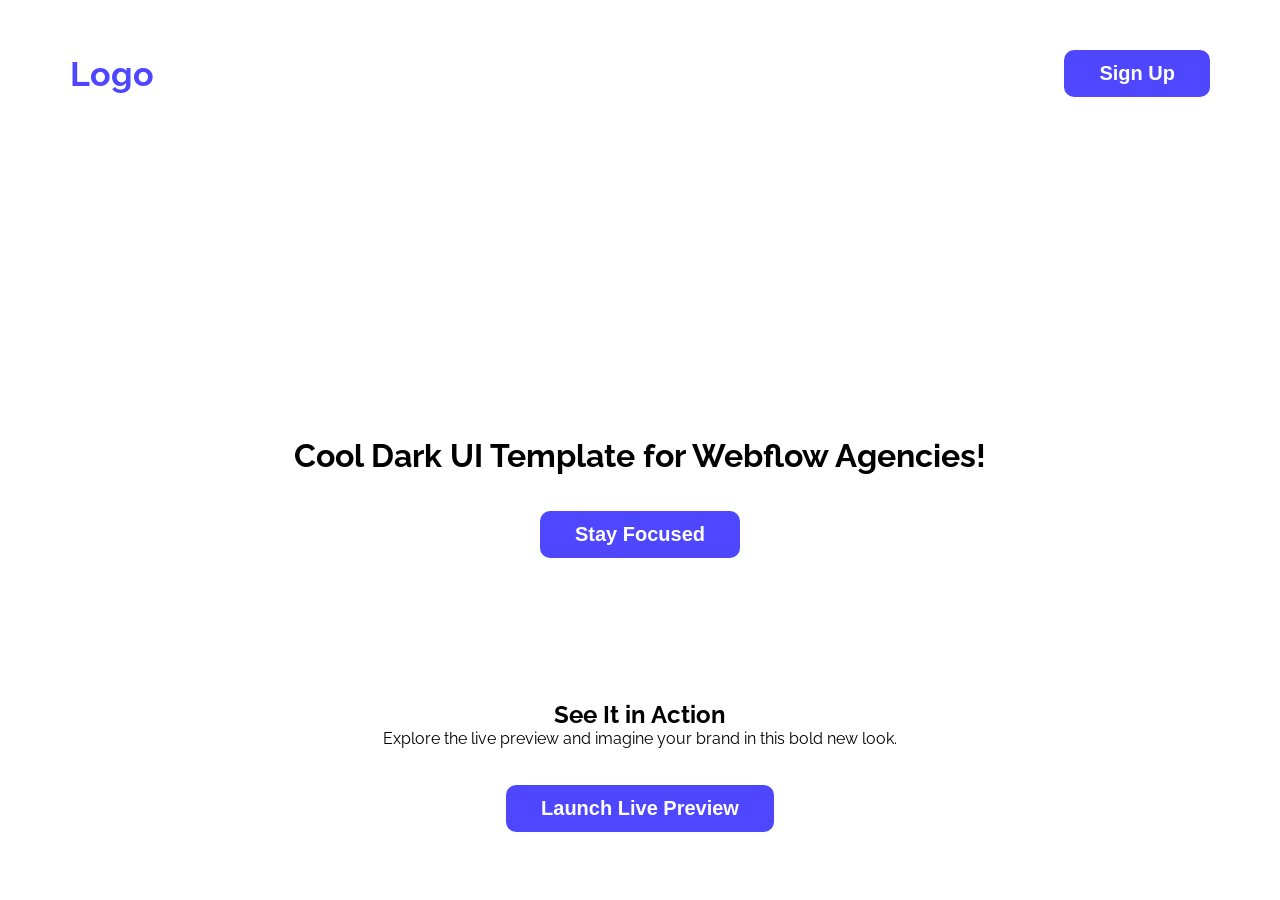
==== index.html @ 6fd7c650 "background image" ====
<!DOCTYPE html>
<html lang="en">

<head>
    <meta charset="UTF-8">
    <meta name="viewport" content="width=device-width, initial-scale=1.0">
    <title>Document</title>
    <link rel="preconnect" href="https://fonts.googleapis.com">
    <link rel="preconnect" href="https://fonts.gstatic.com" crossorigin>
    <link
        href="https://fonts.googleapis.com/css2?family=Merriweather:ital,opsz,wght@0,18..144,300..900;1,18..144,300..900&family=Open+Sans:ital,wght@0,300..800;1,300..800&family=Raleway:ital,wght@0,100..900;1,100..900&display=swap"
        rel="stylesheet">
    <link rel="stylesheet" href="styles/styles.css">
</head>

<body class="raleway-normal">
    <div class="hero-area">
        <!-- nav-sectition -->
        <nav class="navbar">
            <a class="logo" href="#">Logo</a>
            <button class="signup button">Sign Up</button>
        </nav>
        <!-- banner-section  -->
        <div class="banner">
            <div class="hero-wraper">
                <h1 class="banner-head">Cool Dark UI Template for Webflow Agencies!</h1>
                <button class="button-stay">Stay Focused</button>
            </div>
        </div>
    </div>
    <div>
        <div class="See-action">
            <h2>See It in Action</h2>
            <p>Explore the live preview and imagine your brand in this bold new look.</p>
            <button class="button-stay">Launch Live Preview</button>
        </div>
        <div>
            <img class="action-web" src="/B12A01-landing-launchpad/Assets/wc-mini.png" alt="">
        </div>
    </div>
</body>

</html>
---- styles/styles.css ----
.raleway-normal{
  font-family: "Raleway", sans-serif;
  font-optical-sizing: auto;
  font-weight: <weight>;
  font-style: normal;
}
/* reset css */
*{
    padding: 0;
    margin: 0;
    outline: none;
    box-sizing: border-box;
}
li, a{
    text-decoration: none; 
}
.navbar{
    text-decoration: none;
    max-width: 1140px; 
    margin: auto;
    display: flex;
    align-items: center;
    justify-content: space-between;
    padding-top: 50px;
    padding-bottom: 50px;
    font-weight: bold;
    font-size: 34px;

}
.logo{
    font-size: 34px;
    color: #4E47FF;
}
.button{
    font-size: 20px;
    background-color:#4E47FF;
    color:#FFFFFF;
    font-weight: bold;
    padding: 12px 35px;
    border-radius: 10px;
    border: none;
}
/* banner-section  */
.banner-head{
    display: flex;
    align-items: center;
    justify-content: center;
   

}
.hero-wraper{
    display: flex;
    align-items: center;
    justify-content: center;
    flex-direction: column;
    height: 700px;
}
.button-stay{
    font-size: 20px;
    background-color:#4E47FF;
    color:#FFFFFF;
    font-weight: bold;
    padding: 12px 35px;
    border-radius: 10px;
    border: none;
    text-align: center;margin-top: 37px;

}
.hero-area{
    background-image: url('/B12A01-landing-launchpad/Assets/Hero-bg.png');
    background-position: center;
    height: 700px;
}
.See-action{
    display: flex;
    justify-content: center;
    align-items: center;
    flex-direction: column;
}
.action-web{
    justify-content: right;
}
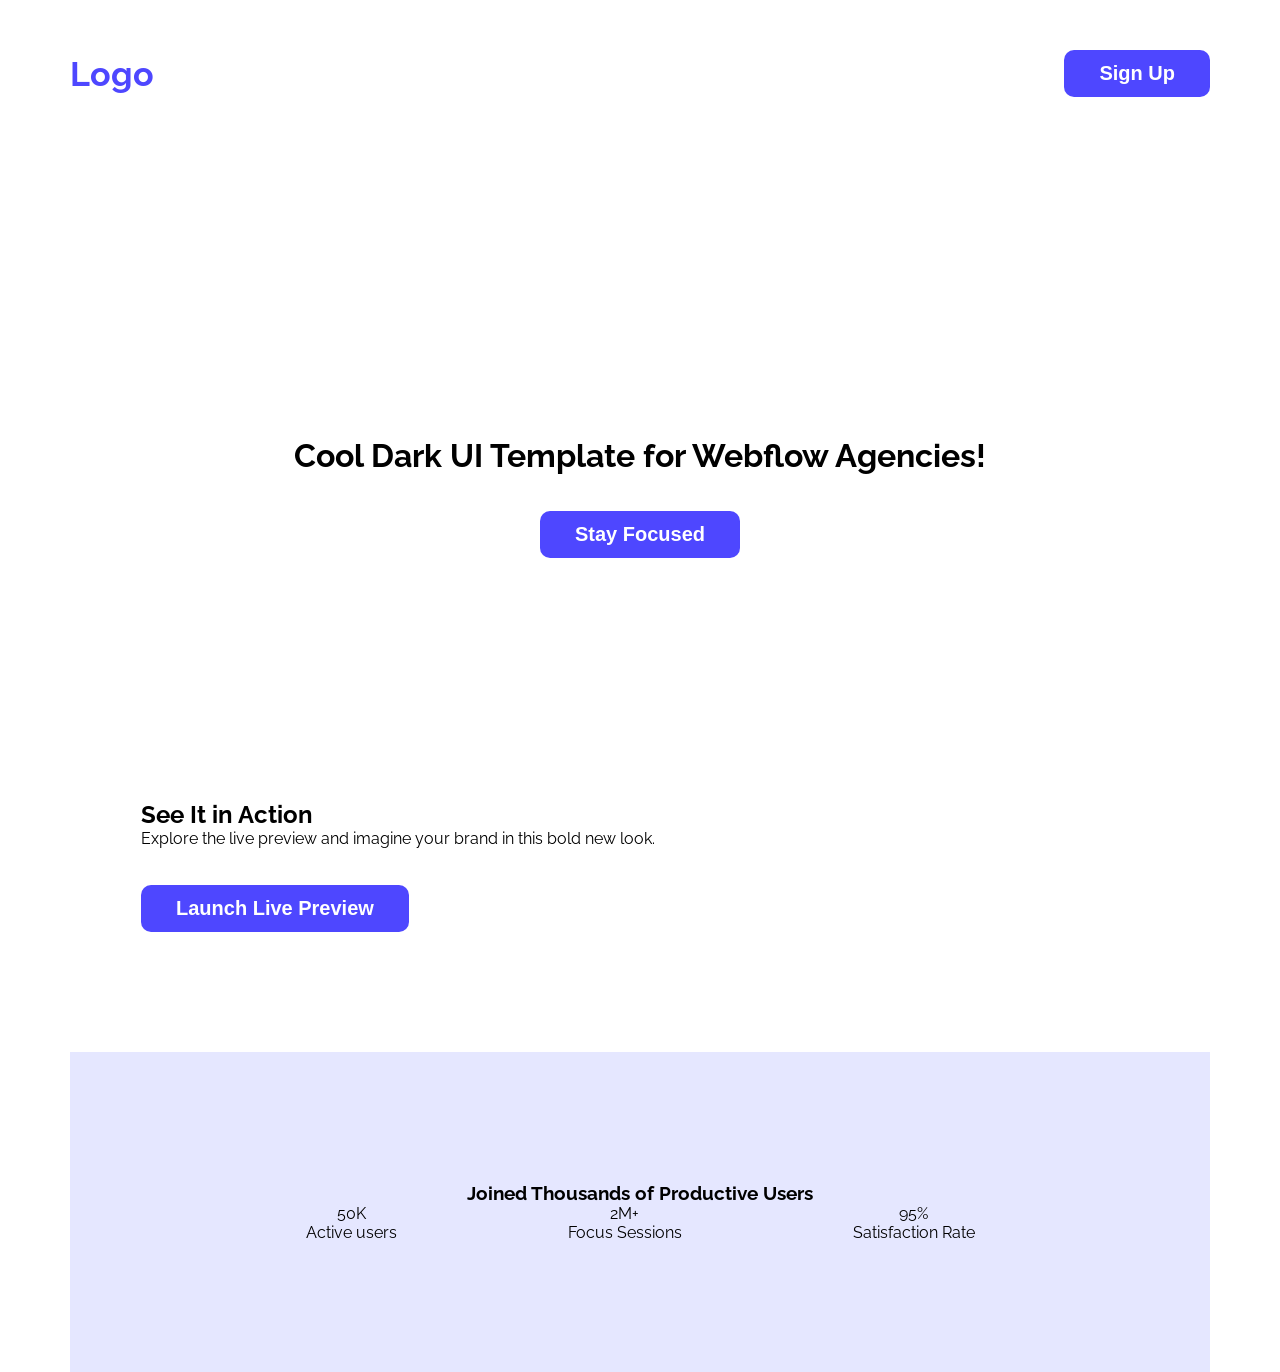
==== commit 1eaa39e6: "about section" ====
--- a/index.html
+++ b/index.html
@@ -14,6 +14,7 @@
 </head>
 
 <body class="raleway-normal">
+    <header>
     <div class="hero-area">
         <!-- nav-sectition -->
         <nav class="navbar">
@@ -28,16 +29,37 @@
             </div>
         </div>
     </div>
-    <div>
+    <!-- action-head  -->
+    <div class="see-action-content">
         <div class="See-action">
-            <h2>See It in Action</h2>
-            <p>Explore the live preview and imagine your brand in this bold new look.</p>
+            <h2 class="action-head">See It in Action</h2>
+            <p class="action-head">Explore the live preview and imagine your brand in this bold new look.</p>
             <button class="button-stay">Launch Live Preview</button>
         </div>
         <div>
             <img class="action-web" src="/B12A01-landing-launchpad/Assets/wc-mini.png" alt="">
         </div>
     </div>
+    <main class="main-bg">
+        <section class="main-section">
+            <h3 class="section-title">Joined Thousands of Productive Users</h3>
+            <div class="about-items">
+               <div>
+                <p class="item-title">50K</p>
+                <p class="item-description">Active users</p>
+               </div>
+               <div>
+                <p class="item-title">2M+</p>
+                <p class="item-description">Focus Sessions</p>
+               </div>
+               <div>
+                <p class="item-title">95%</p>
+                <p class="item-description">Satisfaction Rate</p>
+               </div>
+            </div>
+        </section>
+    </main>
+    </header>
 </body>
 
 </html>
--- a/styles/styles.css
+++ b/styles/styles.css
@@ -72,12 +72,27 @@
     background-position: center;
     height: 700px;
 }
-.See-action{
+/* action-head  */
+
+.see-action-content{
     display: flex;
-    justify-content: center;
-    align-items: center;
-    flex-direction: column;
+    justify-content: space-between;
+    margin: 100px 159px 0 141px;
 }
 .action-web{
-    justify-content: right;
+    border-radius: 41px;
+    max-width: 1140px;
+}
+/* main part */
+.main-bg{ 
+    background-color: #E5E7FF;
+    max-width: 1140px;
+    margin: 0 auto;
+    padding: 130px 150px;
+    text-align: center;
+    margin-top: 120px;
+}
+.about-items {
+    display: flex;
+    justify-content: space-around;
 }
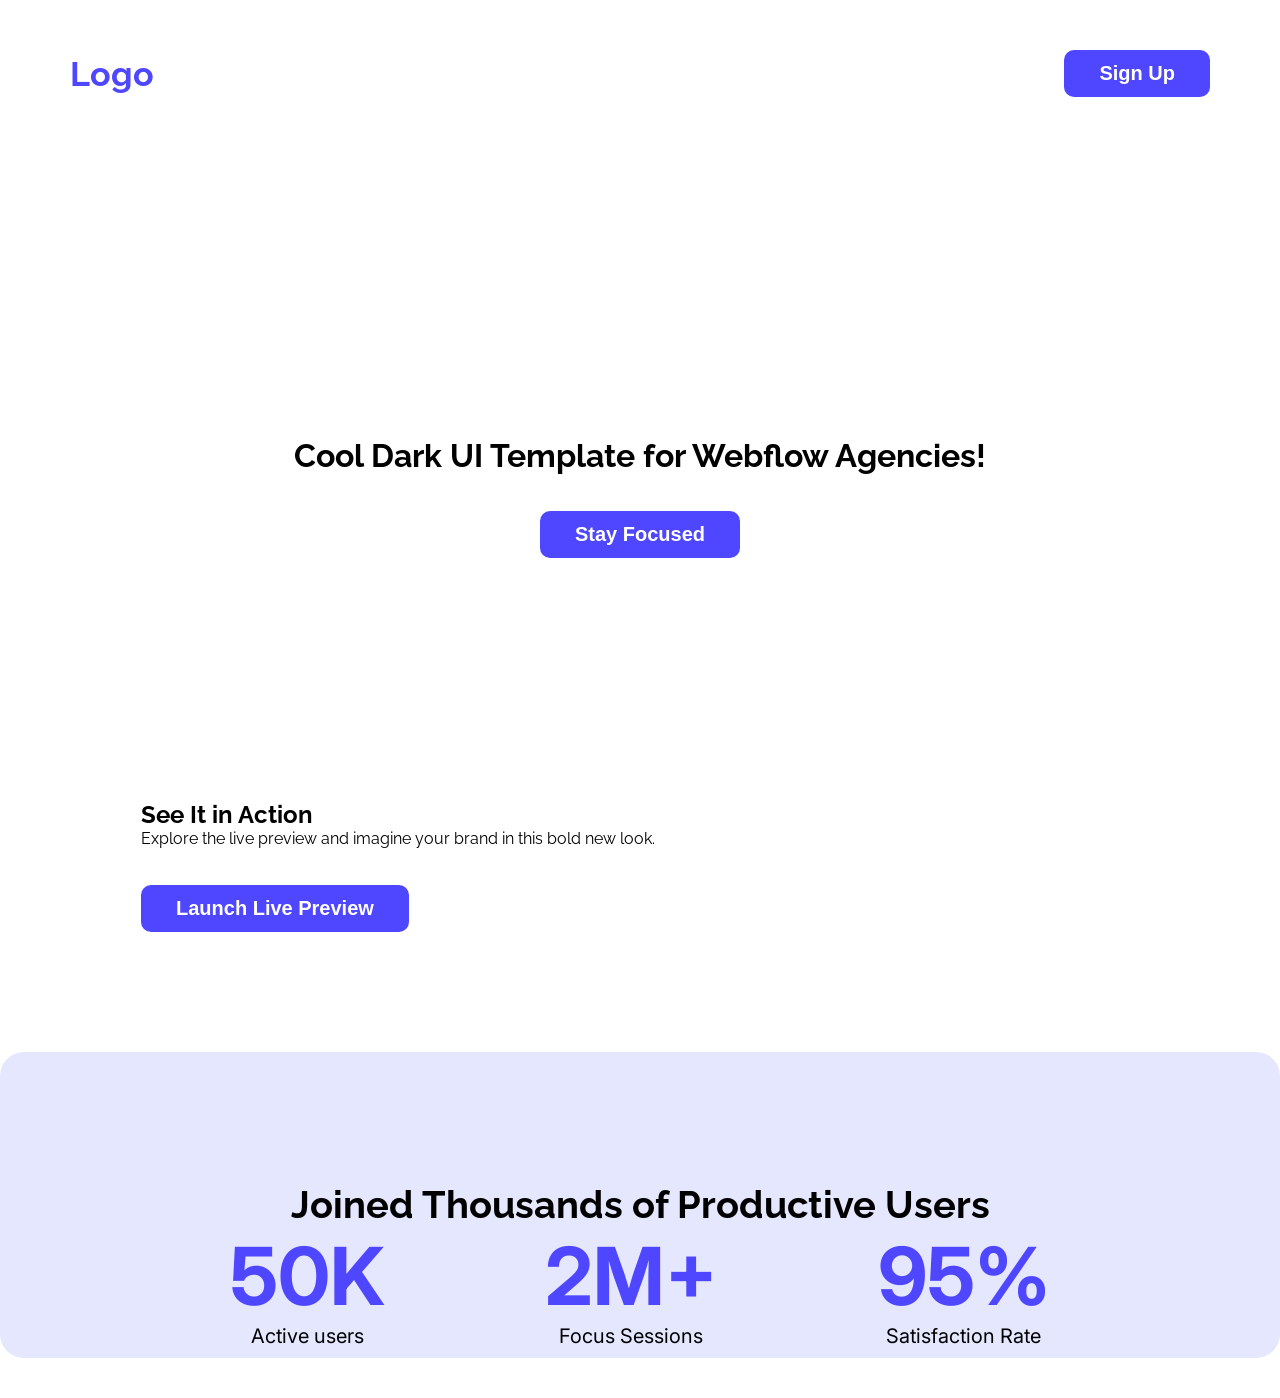
==== commit 63d49093: "card section" ====
--- a/index.html
+++ b/index.html
@@ -10,55 +10,64 @@
     <link
         href="https://fonts.googleapis.com/css2?family=Merriweather:ital,opsz,wght@0,18..144,300..900;1,18..144,300..900&family=Open+Sans:ital,wght@0,300..800;1,300..800&family=Raleway:ital,wght@0,100..900;1,100..900&display=swap"
         rel="stylesheet">
+    <link rel="preconnect" href="https://fonts.googleapis.com">
+    <link rel="preconnect" href="https://fonts.gstatic.com" crossorigin>
+    <link
+        href="https://fonts.googleapis.com/css2?family=Inter:ital,opsz,wght@0,14..32,100..900;1,14..32,100..900&family=Merriweather:ital,opsz,wght@0,18..144,300..900;1,18..144,300..900&family=Open+Sans:ital,wght@0,300..800;1,300..800&family=Raleway:ital,wght@0,100..900;1,100..900&display=swap"
+        rel="stylesheet">
     <link rel="stylesheet" href="styles/styles.css">
 </head>
 
 <body class="raleway-normal">
     <header>
-    <div class="hero-area">
-        <!-- nav-sectition -->
-        <nav class="navbar">
-            <a class="logo" href="#">Logo</a>
-            <button class="signup button">Sign Up</button>
-        </nav>
-        <!-- banner-section  -->
-        <div class="banner">
-            <div class="hero-wraper">
-                <h1 class="banner-head">Cool Dark UI Template for Webflow Agencies!</h1>
-                <button class="button-stay">Stay Focused</button>
+        <div class="hero-area">
+            <!-- nav-sectition -->
+            <nav class="navbar">
+                <a class="logo" href="#">Logo</a>
+                <button class="signup button">Sign Up</button>
+            </nav>
+            <!-- banner-section  -->
+            <div class="banner">
+                <div class="hero-wraper">
+                    <h1 class="banner-head">Cool Dark UI Template for Webflow Agencies!</h1>
+                    <button class="button-stay">Stay Focused</button>
+                </div>
             </div>
         </div>
-    </div>
-    <!-- action-head  -->
-    <div class="see-action-content">
-        <div class="See-action">
-            <h2 class="action-head">See It in Action</h2>
-            <p class="action-head">Explore the live preview and imagine your brand in this bold new look.</p>
-            <button class="button-stay">Launch Live Preview</button>
+        <!-- action-head  -->
+        <div class="see-action-content">
+            <div class="See-action">
+                <h2 class="action-head">See It in Action</h2>
+                <p class="action-head">Explore the live preview and imagine your brand in this bold new look.</p>
+                <button class="button-stay">Launch Live Preview</button>
+            </div>
+            <div>
+                <img class="action-web" src="/B12A01-landing-launchpad/Assets/wc-mini.png" alt="">
+            </div>
         </div>
-        <div>
-            <img class="action-web" src="/B12A01-landing-launchpad/Assets/wc-mini.png" alt="">
-        </div>
-    </div>
-    <main class="main-bg">
-        <section class="main-section">
-            <h3 class="section-title">Joined Thousands of Productive Users</h3>
-            <div class="about-items">
-               <div>
-                <p class="item-title">50K</p>
-                <p class="item-description">Active users</p>
-               </div>
-               <div>
-                <p class="item-title">2M+</p>
-                <p class="item-description">Focus Sessions</p>
-               </div>
-               <div>
-                <p class="item-title">95%</p>
-                <p class="item-description">Satisfaction Rate</p>
-               </div>
-            </div>
-        </section>
-    </main>
+        <main class="main-bg raleway-normal">
+            <section class="main-section">
+                <h3 class="section-title raleway-normal">Joined Thousands of Productive Users</h3>
+                <div class="about-items inter">
+                    <div>
+                        <p class="item-title button-color">50K</p>
+                        <p class="item-description">Active users</p>
+                    </div>
+                    <div>
+                        <p class="item-title button-color">2M+</p>
+                        <p class="item-description">Focus Sessions</p>
+                    </div>
+                    <div>
+                        <p class="item-title button-color">95%</p>
+                        <p class="item-description">Satisfaction Rate</p>
+                    </div>
+                </div>
+                <!-- card-section  -->
+                <div>
+
+                </div>
+            </section>
+        </main>
     </header>
 </body>
 
--- a/styles/styles.css
+++ b/styles/styles.css
@@ -2,8 +2,16 @@
 .raleway-normal{
   font-family: "Raleway", sans-serif;
   font-optical-sizing: auto;
-  font-weight: <weight>;
+  font-weight: 500px;
   font-style: normal;
+}
+
+.inter{
+  font-family: "Inter", sans-serif;
+  font-optical-sizing: auto;
+  font-weight:bold;
+  
+
 }
 /* reset css */
 *{
@@ -86,13 +94,39 @@
 /* main part */
 .main-bg{ 
     background-color: #E5E7FF;
-    max-width: 1140px;
+    max-width: 1500px;
+    height: 306px;
     margin: 0 auto;
     padding: 130px 150px;
     text-align: center;
     margin-top: 120px;
+    border-radius: 24px;
 }
 .about-items {
     display: flex;
     justify-content: space-around;
-}+    font-size: 5px;
+    font-weight: bold;
+    padding-bottom: 50px;
+    padding-bottom: 50px;
+    
+}
+
+.item-description{
+    font-size: 20px;
+    font-weight: normal;
+}
+.item-title {
+    font-size: 80px;
+    font-weight: bold;
+}
+.section-title{
+    font-size: 38px;
+    display: flex;
+    justify-content: center;
+    padding-bottom: 0px;
+
+}
+.button-color{
+    color: #4E47FF;
+}
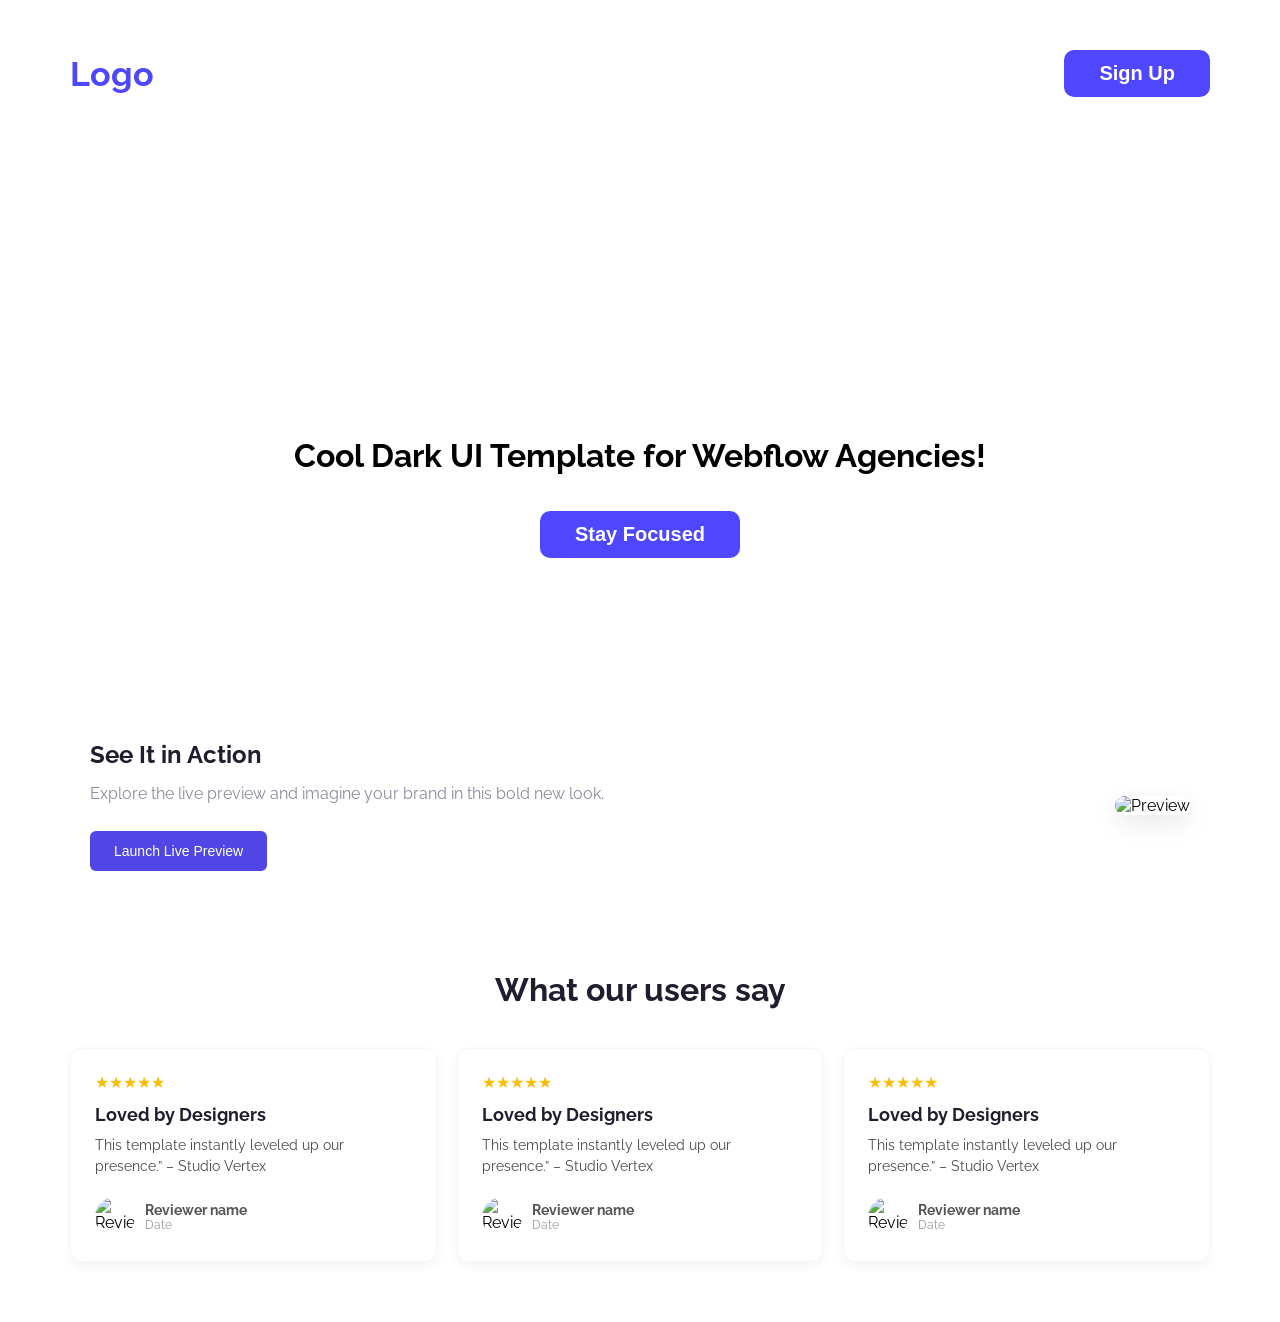
==== commit f26c482b: "card section" ====
--- a/index.html
+++ b/index.html
@@ -34,41 +34,65 @@
                 </div>
             </div>
         </div>
-        <!-- action-head  -->
-        <div class="see-action-content">
-            <div class="See-action">
-                <h2 class="action-head">See It in Action</h2>
-                <p class="action-head">Explore the live preview and imagine your brand in this bold new look.</p>
-                <button class="button-stay">Launch Live Preview</button>
-            </div>
-            <div>
-                <img class="action-web" src="/B12A01-landing-launchpad/Assets/wc-mini.png" alt="">
-            </div>
+        <!-- section1 -->
+  <div class="container">
+    <div class="text-content">
+      <h2>See It in Action</h2>
+      <p>Explore the live preview and imagine your brand in this bold new look.</p>
+      <button class="launch-button">Launch Live Preview</button>
+    </div>
+    <div class="preview-image">
+      <img src="/B12A01-landing-launchpad/Assets/wc-mini.png" alt="Preview">
+    </div>
+  </div>
+  <!-- sectin-2  -->
+  <div class="container2">
+    <h2>What our users say</h2>
+    <div class="card-wrapper">
+      
+      <!-- Card 1 -->
+      <div class="card">
+        <div class="stars">★★★★★</div>
+        <h3>Loved by Designers</h3>
+        <p>This template instantly leveled up our presence.” – Studio Vertex</p>
+        <div class="reviewer">
+          <img src="/B12A01-landing-launchpad/Assets/avatar.png" alt="Reviewer">
+          <div class="reviewer-info">
+            <span class="name">Reviewer name</span>
+            <span class="date">Date</span>
+          </div>
         </div>
-        <main class="main-bg raleway-normal">
-            <section class="main-section">
-                <h3 class="section-title raleway-normal">Joined Thousands of Productive Users</h3>
-                <div class="about-items inter">
-                    <div>
-                        <p class="item-title button-color">50K</p>
-                        <p class="item-description">Active users</p>
-                    </div>
-                    <div>
-                        <p class="item-title button-color">2M+</p>
-                        <p class="item-description">Focus Sessions</p>
-                    </div>
-                    <div>
-                        <p class="item-title button-color">95%</p>
-                        <p class="item-description">Satisfaction Rate</p>
-                    </div>
-                </div>
-                <!-- card-section  -->
-                <div>
+      </div>
 
-                </div>
-            </section>
-        </main>
-    </header>
+      <!-- Card 2 -->
+      <div class="card">
+        <div class="stars">★★★★★</div>
+        <h3>Loved by Designers</h3>
+        <p>This template instantly leveled up our presence.” – Studio Vertex</p>
+        <div class="reviewer">
+          <img src="/B12A01-landing-launchpad/Assets/avatar.png" alt="Reviewer">
+          <div class="reviewer-info">
+            <span class="name">Reviewer name</span>
+            <span class="date">Date</span>
+          </div>
+        </div>
+      </div>
+
+      <!-- Card 3 -->
+      <div class="card">
+        <div class="stars">★★★★★</div>
+        <h3>Loved by Designers</h3>
+        <p>This template instantly leveled up our presence.” – Studio Vertex</p>
+        <div class="reviewer">
+          <img src="/B12A01-landing-launchpad/Assets/avatar.png" alt="Reviewer">
+          <div class="reviewer-info">
+            <span class="name">Reviewer name</span>
+            <span class="date">Date</span>
+          </div>
+        </div>
+      </div>
+
+    </div>
 </body>
 
 </html>
--- a/styles/styles.css
+++ b/styles/styles.css
@@ -80,53 +80,126 @@
     background-position: center;
     height: 700px;
 }
-/* action-head  */
-
-.see-action-content{
+/* section1 */
+.container {
+    width: 1140px;
     display: flex;
     justify-content: space-between;
-    margin: 100px 159px 0 141px;
-}
-.action-web{
-    border-radius: 41px;
-    max-width: 1140px;
-}
-/* main part */
-.main-bg{ 
-    background-color: #E5E7FF;
-    max-width: 1500px;
-    height: 306px;
-    margin: 0 auto;
-    padding: 130px 150px;
+    align-items: center;
+    padding: 40px 20px;
+    margin: auto;
+  }
+  
+  .text-content {
+    max-width: 50%;
+  }
+  
+  .text-content h2 {
+    color: #1e1e2f;
+    margin-bottom: 12px;
+  }
+  
+  .text-content p {
+    font-size: 16px;
+    color: #8a8a9c;
+    margin-bottom: 24px;
+    line-height: 1.6;
+  }
+  
+  .launch-button {
+    padding: 12px 24px;
+    background-color: #4f46e5;
+    color: #fff;
+    border: none;
+    border-radius: 6px;
+    font-size: 14px;
+    cursor: pointer;
+  }
+  
+  .preview-image img {
+    width: 320px;
+    border-radius: 24px;
+    box-shadow: 0 8px 24px rgba(0, 0, 0, 0.1);
+  }
+ /* section2 */
+  .container2 {
+    width: 1140px;
+    margin: 60px auto;
     text-align: center;
-    margin-top: 120px;
-    border-radius: 24px;
-}
-.about-items {
-    display: flex;
-    justify-content: space-around;
-    font-size: 5px;
-    font-weight: bold;
-    padding-bottom: 50px;
-    padding-bottom: 50px;
-    
-}
-
-.item-description{
-    font-size: 20px;
-    font-weight: normal;
-}
-.item-title {
-    font-size: 80px;
-    font-weight: bold;
-}
-.section-title{
-    font-size: 38px;
-    display: flex;
-    justify-content: center;
-    padding-bottom: 0px;
-
-}
-.button-color{
-    color: #4E47FF;
-}
+  }
+  
+  .container2 h2 {
+    font-size: 32px;
+    color: #1e1e2f;
+    margin-bottom: 40px;
+  }
+  
+  .card-wrapper {
+    display: flex;
+    justify-content: space-between;
+    gap: 20px;
+  }
+  
+  .card {
+    background-color: white;
+    border-radius: 12px;
+    padding: 24px;
+    box-shadow: 0 4px 12px rgba(0, 0, 0, 0.05);
+    width: 366.66px;
+    box-sizing: border-box;
+    border: 1px solid rgba(128, 128, 128, 0.068);
+    text-align: left;
+  }
+  
+  .stars {
+    color: #fbbc04;
+    font-size: 16px;
+    margin-bottom: 12px;
+  }
+  
+  .card h3 {
+    font-size: 18px;
+    margin: 0 0 10px 0;
+    color: #1e1e2f;
+  }
+  
+  .card p {
+    font-size: 14px;
+    color: #4a4a4a;
+    margin-bottom: 20px;
+    line-height: 1.5;
+  }
+  
+  .reviewer {
+    display: flex;
+    align-items: center;
+    gap: 10px;
+  }
+  
+  .reviewer img {
+    width: 40px;
+    height: 40px;
+    border-radius: 50%;
+  }
+  
+  .reviewer-info {
+    display: flex;
+    flex-direction: column;
+  }
+  
+  .reviewer-info span.name {
+    font-weight: bold;
+    font-size: 14px;
+    color: #555;
+  }
+  
+  .reviewer-info span.date {
+    font-size: 12px;
+    color: #999;
+  }
+  
+
+.card-item{
+    padding: 30px;
+    background-color: #FFFFFF;
+}
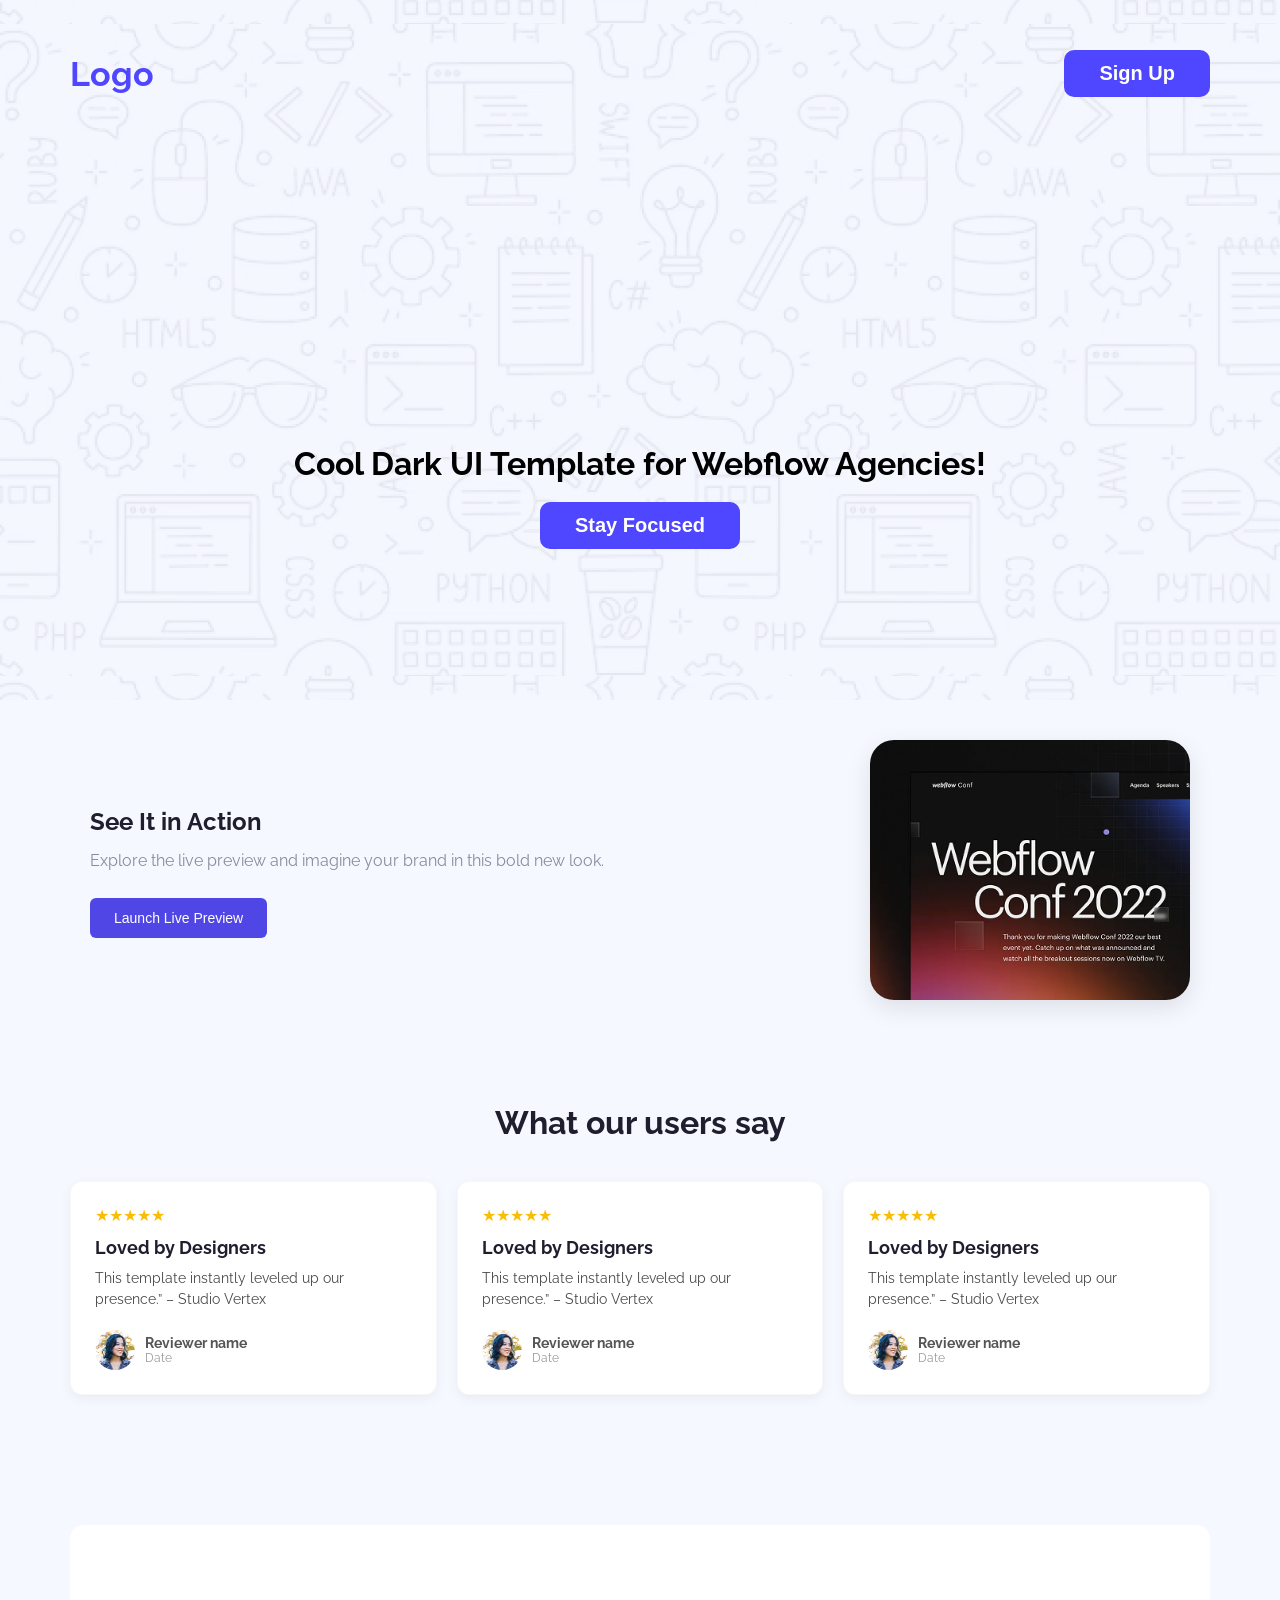
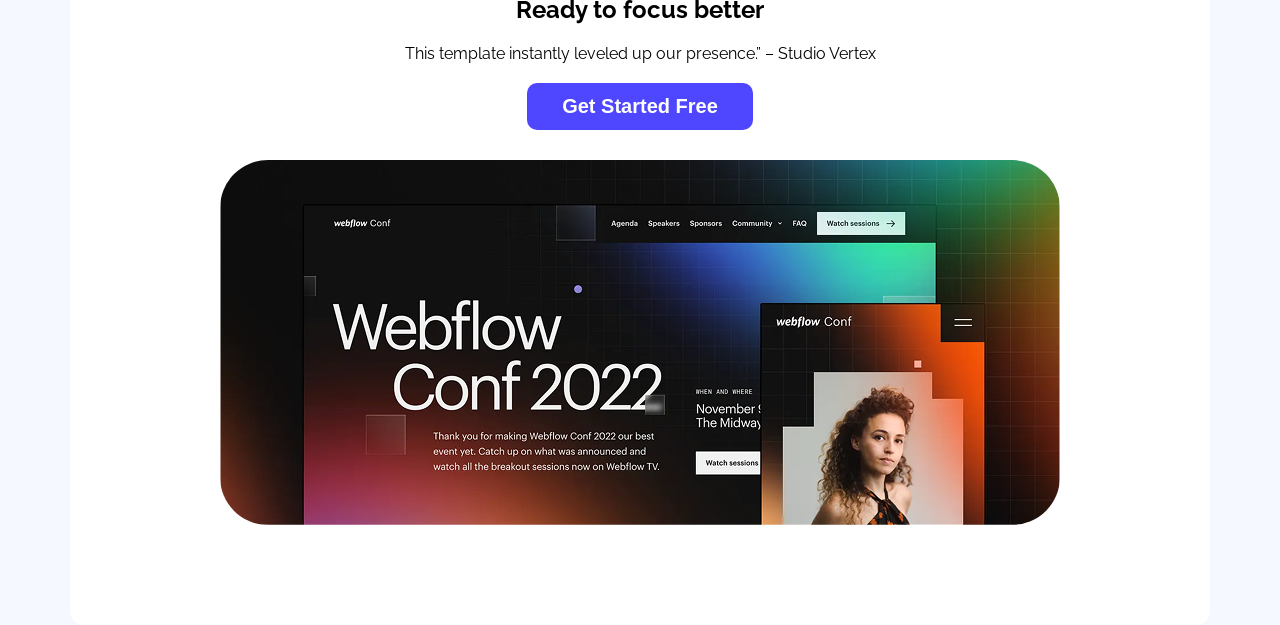
==== commit cbf58ed3: "image solution" ====
--- a/index.html
+++ b/index.html
@@ -2,97 +2,110 @@
 <html lang="en">
 
 <head>
-    <meta charset="UTF-8">
-    <meta name="viewport" content="width=device-width, initial-scale=1.0">
-    <title>Document</title>
-    <link rel="preconnect" href="https://fonts.googleapis.com">
-    <link rel="preconnect" href="https://fonts.gstatic.com" crossorigin>
-    <link
-        href="https://fonts.googleapis.com/css2?family=Merriweather:ital,opsz,wght@0,18..144,300..900;1,18..144,300..900&family=Open+Sans:ital,wght@0,300..800;1,300..800&family=Raleway:ital,wght@0,100..900;1,100..900&display=swap"
-        rel="stylesheet">
-    <link rel="preconnect" href="https://fonts.googleapis.com">
-    <link rel="preconnect" href="https://fonts.gstatic.com" crossorigin>
-    <link
-        href="https://fonts.googleapis.com/css2?family=Inter:ital,opsz,wght@0,14..32,100..900;1,14..32,100..900&family=Merriweather:ital,opsz,wght@0,18..144,300..900;1,18..144,300..900&family=Open+Sans:ital,wght@0,300..800;1,300..800&family=Raleway:ital,wght@0,100..900;1,100..900&display=swap"
-        rel="stylesheet">
-    <link rel="stylesheet" href="styles/styles.css">
+  <meta charset="UTF-8">
+  <meta name="viewport" content="width=device-width, initial-scale=1.0">
+  <title>Document</title>
+  <link rel="preconnect" href="https://fonts.googleapis.com">
+  <link rel="preconnect" href="https://fonts.gstatic.com" crossorigin>
+  <link
+    href="https://fonts.googleapis.com/css2?family=Merriweather:ital,opsz,wght@0,18..144,300..900;1,18..144,300..900&family=Open+Sans:ital,wght@0,300..800;1,300..800&family=Raleway:ital,wght@0,100..900;1,100..900&display=swap"
+    rel="stylesheet">
+  <link rel="preconnect" href="https://fonts.googleapis.com">
+  <link rel="preconnect" href="https://fonts.gstatic.com" crossorigin>
+  <link
+    href="https://fonts.googleapis.com/css2?family=Inter:ital,opsz,wght@0,14..32,100..900;1,14..32,100..900&family=Merriweather:ital,opsz,wght@0,18..144,300..900;1,18..144,300..900&family=Open+Sans:ital,wght@0,300..800;1,300..800&family=Raleway:ital,wght@0,100..900;1,100..900&display=swap"
+    rel="stylesheet">
+  <link rel="stylesheet" href="styles/styles.css">
 </head>
 
-<body class="raleway-normal">
-    <header>
-        <div class="hero-area">
-            <!-- nav-sectition -->
-            <nav class="navbar">
-                <a class="logo" href="#">Logo</a>
-                <button class="signup button">Sign Up</button>
-            </nav>
-            <!-- banner-section  -->
-            <div class="banner">
-                <div class="hero-wraper">
-                    <h1 class="banner-head">Cool Dark UI Template for Webflow Agencies!</h1>
-                    <button class="button-stay">Stay Focused</button>
-                </div>
+<body class="raleway-normal bg-color">
+  <header>
+    <div class="hero-area">
+      <!-- nav-sectition -->
+      <nav class="navbar">
+        <a class="logo" href="#">Logo</a>
+        <button class="signup button">Sign Up</button>
+      </nav>
+      <!-- banner-section  -->
+      <div class="banner">
+        <div class="hero-wraper">
+          <h1 class="banner-head">Cool Dark UI Template for Webflow Agencies!</h1>
+          <button class="button-stay">Stay Focused</button>
+        </div>
+      </div>
+    </div>
+    <!-- section1 -->
+    <main>
+      <div class="container">
+        <div class="text-content">
+          <h2>See It in Action</h2>
+          <p>Explore the live preview and imagine your brand in this bold new look.</p>
+          <button class="launch-button">Launch Live Preview</button>
+        </div>
+        <div class="preview-image">
+          <img src="./Images/wc-mini.png" alt="Preview">
+        </div>
+      </div>
+      <!-- sectin-2  -->
+      <div class="container2">
+        <h2>What our users say</h2>
+        <div class="card-wrapper">
+
+          <!-- Card 1 -->
+          <div class="card">
+            <div class="stars">★★★★★</div>
+            <h3>Loved by Designers</h3>
+            <p>This template instantly leveled up our presence.” – Studio Vertex</p>
+            <div class="reviewer">
+              <img src="./Images/avatar.png" alt="Reviewer">
+              <div class="reviewer-info">
+                <span class="name">Reviewer name</span>
+                <span class="date">Date</span>
+              </div>
             </div>
-        </div>
-        <!-- section1 -->
-  <div class="container">
-    <div class="text-content">
-      <h2>See It in Action</h2>
-      <p>Explore the live preview and imagine your brand in this bold new look.</p>
-      <button class="launch-button">Launch Live Preview</button>
-    </div>
-    <div class="preview-image">
-      <img src="/B12A01-landing-launchpad/Assets/wc-mini.png" alt="Preview">
-    </div>
-  </div>
-  <!-- sectin-2  -->
-  <div class="container2">
-    <h2>What our users say</h2>
-    <div class="card-wrapper">
-      
-      <!-- Card 1 -->
-      <div class="card">
-        <div class="stars">★★★★★</div>
-        <h3>Loved by Designers</h3>
-        <p>This template instantly leveled up our presence.” – Studio Vertex</p>
-        <div class="reviewer">
-          <img src="/B12A01-landing-launchpad/Assets/avatar.png" alt="Reviewer">
-          <div class="reviewer-info">
-            <span class="name">Reviewer name</span>
-            <span class="date">Date</span>
+          </div>
+
+          <!-- Card 2 -->
+          <div class="card">
+            <div class="stars">★★★★★</div>
+            <h3>Loved by Designers</h3>
+            <p>This template instantly leveled up our presence.” – Studio Vertex</p>
+            <div class="reviewer">
+              <img src="./Images/avatar.png" alt="Reviewer">
+              <div class="reviewer-info">
+                <span class="name">Reviewer name</span>
+                <span class="date">Date</span>
+              </div>
+            </div>
+          </div>
+
+          <!-- Card 3 -->
+          <div class="card">
+            <div class="stars">★★★★★</div>
+            <h3>Loved by Designers</h3>
+            <p>This template instantly leveled up our presence.” – Studio Vertex</p>
+            <div class="reviewer">
+              <img src="./Images/avatar.png" alt="Reviewer">
+              <div class="reviewer-info">
+                <span class="name">Reviewer name</span>
+                <span class="date">Date</span>
+              </div>
+            </div>
           </div>
         </div>
+    </main>
+    <!-- Ready-to-focus-section  -->
+    <div class="bg-color2">
+      <div class="banner-head2">
+        <h2 class="ready-head">Ready to focus better</h2>
+        <p>This template instantly leveled up our presence.” – Studio Vertex</p>
+        <button class="button-stay">Get Started Free</button>
       </div>
-
-      <!-- Card 2 -->
-      <div class="card">
-        <div class="stars">★★★★★</div>
-        <h3>Loved by Designers</h3>
-        <p>This template instantly leveled up our presence.” – Studio Vertex</p>
-        <div class="reviewer">
-          <img src="/B12A01-landing-launchpad/Assets/avatar.png" alt="Reviewer">
-          <div class="reviewer-info">
-            <span class="name">Reviewer name</span>
-            <span class="date">Date</span>
-          </div>
-        </div>
+      <div class="img-big">
+        <img class="img-style" src="./Images/wc-big.png" alt="">
       </div>
-
-      <!-- Card 3 -->
-      <div class="card">
-        <div class="stars">★★★★★</div>
-        <h3>Loved by Designers</h3>
-        <p>This template instantly leveled up our presence.” – Studio Vertex</p>
-        <div class="reviewer">
-          <img src="/B12A01-landing-launchpad/Assets/avatar.png" alt="Reviewer">
-          <div class="reviewer-info">
-            <span class="name">Reviewer name</span>
-            <span class="date">Date</span>
-          </div>
-        </div>
-      </div>
-
     </div>
+    
 </body>
 
 </html>
--- a/styles/styles.css
+++ b/styles/styles.css
@@ -72,11 +72,12 @@
     padding: 12px 35px;
     border-radius: 10px;
     border: none;
-    text-align: center;margin-top: 37px;
+    text-align: center;
+    margin-top: 20px;
 
 }
 .hero-area{
-    background-image: url('/B12A01-landing-launchpad/Assets/Hero-bg.png');
+    background-image: url('/Images/Hero-bg.png');
     background-position: center;
     height: 700px;
 }
@@ -202,4 +203,36 @@
 .card-item{
     padding: 30px;
     background-color: #FFFFFF;
+}
+.bg-color{
+  background-color:#F5F8FF;
+ background-size: cover;
+}
+/* Ready-to-focus-section  */
+.bg-color2{
+  background-color: #FFFFFF;
+  width: 1140px;
+  height: 700px;
+  margin: auto;
+  margin-top: 130px;
+  border-radius: 14px;
+}
+.banner-head2{
+  text-align: center;
+  padding-top: 70px;
+  padding-bottom: 20px;
+}
+.img-big{
+  margin: auto;
+  display: flex;
+  align-items: center;
+  justify-content: center;
+  padding-top: 10px;
+}
+.ready-head{
+  padding-bottom: 20px;
+}
+.img-style{
+  border-radius: 48px;
+  
 }
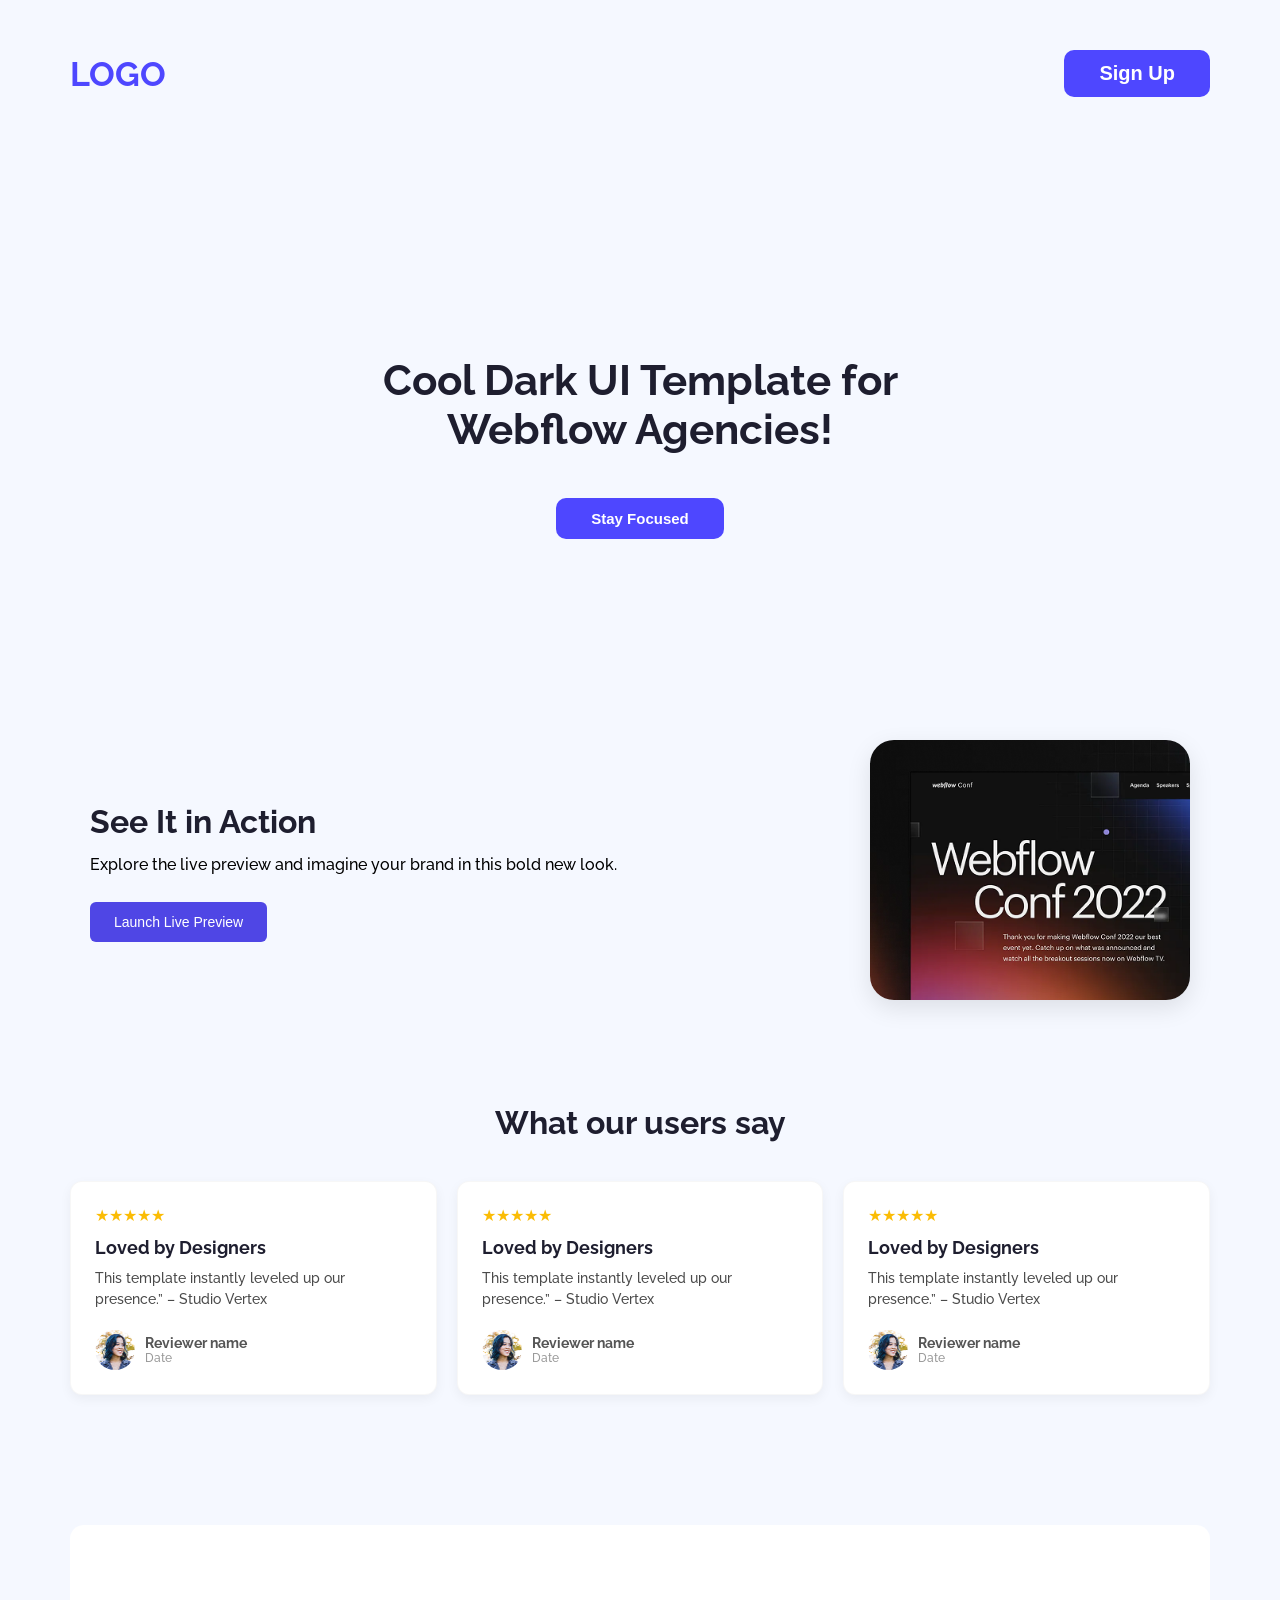
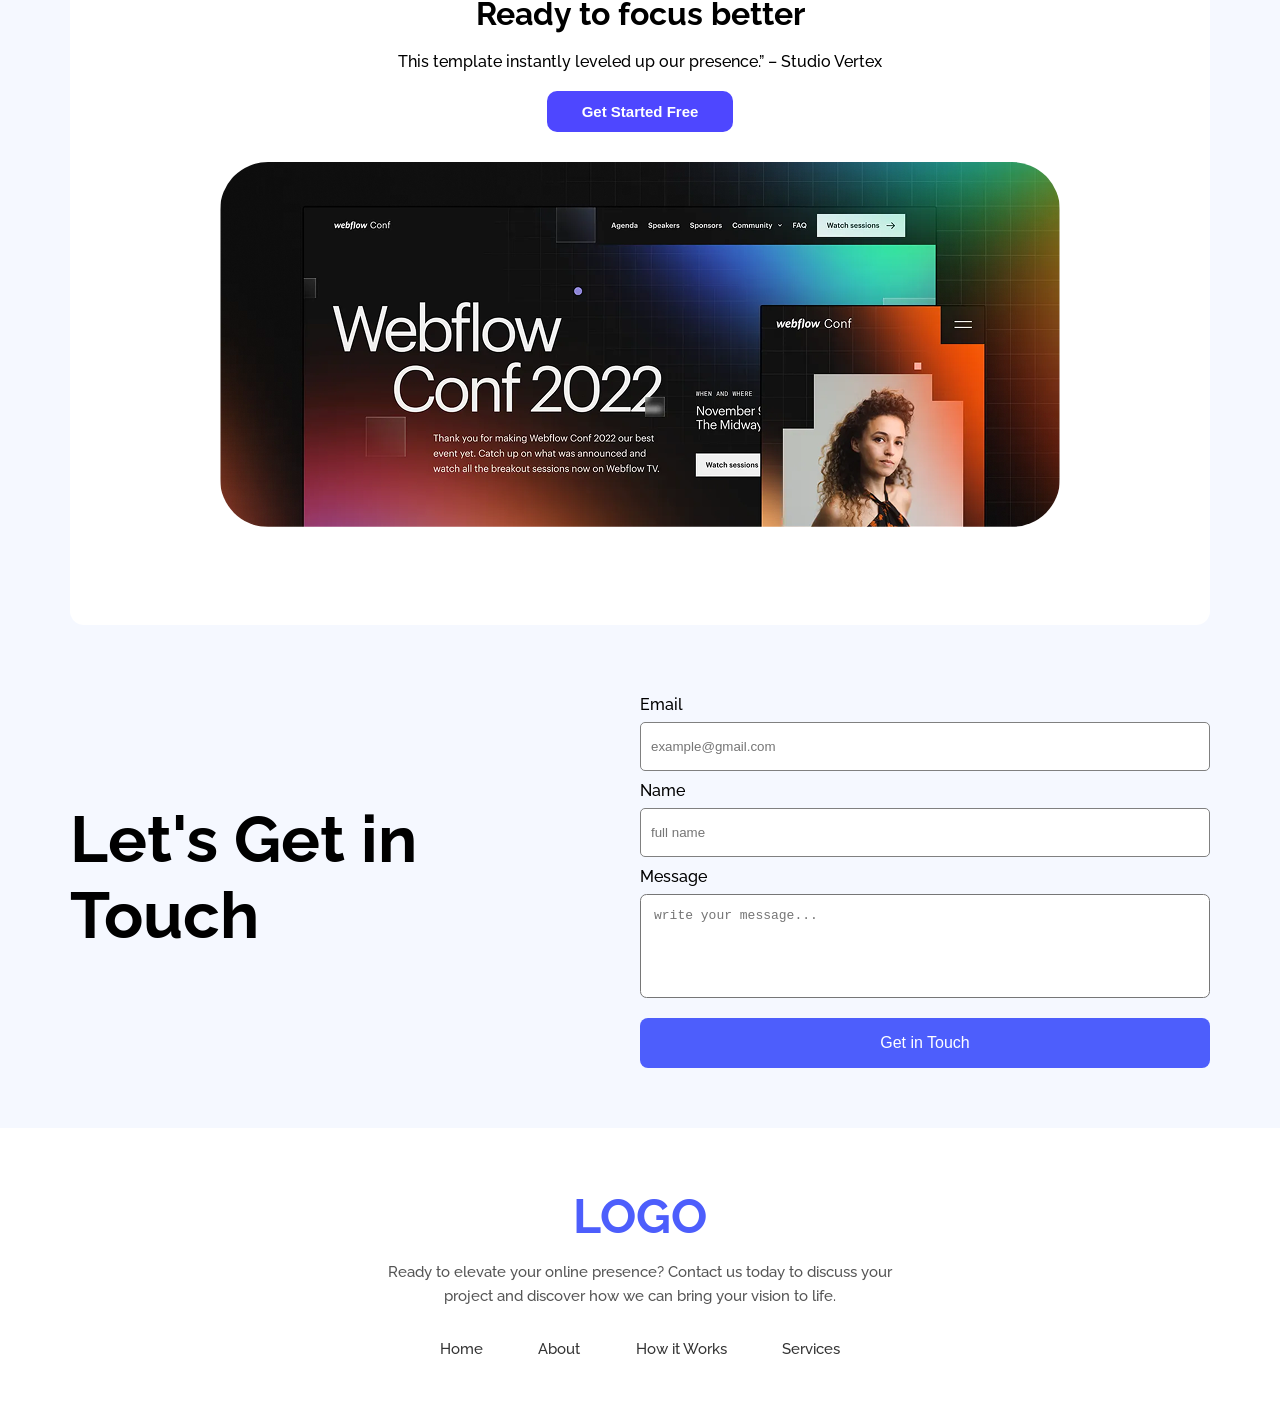
==== commit bd204233: "bottom solution" ====
--- a/index.html
+++ b/index.html
@@ -1,100 +1,95 @@
 <!DOCTYPE html>
 <html lang="en">
+<head>
+  <meta charset="UTF-8" />
+  <meta name="viewport" content="width=device-width, initial-scale=1.0" />
+  <title>Document</title>
 
-<head>
-  <meta charset="UTF-8">
-  <meta name="viewport" content="width=device-width, initial-scale=1.0">
-  <title>Document</title>
-  <link rel="preconnect" href="https://fonts.googleapis.com">
-  <link rel="preconnect" href="https://fonts.gstatic.com" crossorigin>
-  <link
-    href="https://fonts.googleapis.com/css2?family=Merriweather:ital,opsz,wght@0,18..144,300..900;1,18..144,300..900&family=Open+Sans:ital,wght@0,300..800;1,300..800&family=Raleway:ital,wght@0,100..900;1,100..900&display=swap"
-    rel="stylesheet">
-  <link rel="preconnect" href="https://fonts.googleapis.com">
-  <link rel="preconnect" href="https://fonts.gstatic.com" crossorigin>
-  <link
-    href="https://fonts.googleapis.com/css2?family=Inter:ital,opsz,wght@0,14..32,100..900;1,14..32,100..900&family=Merriweather:ital,opsz,wght@0,18..144,300..900;1,18..144,300..900&family=Open+Sans:ital,wght@0,300..800;1,300..800&family=Raleway:ital,wght@0,100..900;1,100..900&display=swap"
-    rel="stylesheet">
-  <link rel="stylesheet" href="styles/styles.css">
+  <!-- Fonts -->
+  <link rel="preconnect" href="https://fonts.googleapis.com" />
+  <link rel="preconnect" href="https://fonts.gstatic.com" crossorigin />
+  <link href="https://fonts.googleapis.com/css2?family=Merriweather&family=Open+Sans&family=Raleway&display=swap" rel="stylesheet" />
+  <link href="https://fonts.googleapis.com/css2?family=Inter&display=swap" rel="stylesheet" />
+
+  <!-- Styles -->
+  <link rel="stylesheet" href="styles/styles.css" />
 </head>
-
 <body class="raleway-normal bg-color">
-  <header>
-    <div class="hero-area">
-      <!-- nav-sectition -->
+  
+  <!-- Header Section -->
+   <div class="hero-area">
       <nav class="navbar">
-        <a class="logo" href="#">Logo</a>
+        <a class="logo" href="#">LOGO</a>
         <button class="signup button">Sign Up</button>
       </nav>
-      <!-- banner-section  -->
       <div class="banner">
         <div class="hero-wraper">
-          <h1 class="banner-head">Cool Dark UI Template for Webflow Agencies!</h1>
+          <h1 class="banner-head">Cool Dark UI Template for<br>Webflow Agencies!</h1>
           <button class="button-stay">Stay Focused</button>
         </div>
       </div>
     </div>
-    <!-- section1 -->
-    <main>
-      <div class="container">
-        <div class="text-content">
-          <h2>See It in Action</h2>
-          <p>Explore the live preview and imagine your brand in this bold new look.</p>
-          <button class="launch-button">Launch Live Preview</button>
-        </div>
-        <div class="preview-image">
-          <img src="./Images/wc-mini.png" alt="Preview">
-        </div>
+
+  <!-- Main Section -->
+  <main>
+    <!-- Section 1 -->
+    <div class="container">
+      <div class="text-content">
+        <h2>See It in Action</h2>
+        <p>Explore the live preview and imagine your brand in this bold new look.</p>
+        <button class="launch-button">Launch Live Preview</button>
       </div>
-      <!-- sectin-2  -->
-      <div class="container2">
-        <h2>What our users say</h2>
-        <div class="card-wrapper">
+      <div class="preview-image">
+        <img src="./Images/wc-mini.png" alt="Preview" />
+      </div>
+    </div>
 
-          <!-- Card 1 -->
-          <div class="card">
-            <div class="stars">★★★★★</div>
-            <h3>Loved by Designers</h3>
-            <p>This template instantly leveled up our presence.” – Studio Vertex</p>
-            <div class="reviewer">
-              <img src="./Images/avatar.png" alt="Reviewer">
-              <div class="reviewer-info">
-                <span class="name">Reviewer name</span>
-                <span class="date">Date</span>
-              </div>
-            </div>
-          </div>
-
-          <!-- Card 2 -->
-          <div class="card">
-            <div class="stars">★★★★★</div>
-            <h3>Loved by Designers</h3>
-            <p>This template instantly leveled up our presence.” – Studio Vertex</p>
-            <div class="reviewer">
-              <img src="./Images/avatar.png" alt="Reviewer">
-              <div class="reviewer-info">
-                <span class="name">Reviewer name</span>
-                <span class="date">Date</span>
-              </div>
-            </div>
-          </div>
-
-          <!-- Card 3 -->
-          <div class="card">
-            <div class="stars">★★★★★</div>
-            <h3>Loved by Designers</h3>
-            <p>This template instantly leveled up our presence.” – Studio Vertex</p>
-            <div class="reviewer">
-              <img src="./Images/avatar.png" alt="Reviewer">
-              <div class="reviewer-info">
-                <span class="name">Reviewer name</span>
-                <span class="date">Date</span>
-              </div>
+    <!-- Section 2 -->
+    <div class="container2">
+      <h2>What our users say</h2>
+      <div class="card-wrapper">
+        <!-- Cards (copy & paste 3x) -->
+        <div class="card">
+          <div class="stars">★★★★★</div>
+          <h3>Loved by Designers</h3>
+          <p>This template instantly leveled up our presence.” – Studio Vertex</p>
+          <div class="reviewer">
+            <img src="./Images/avatar.png" alt="Reviewer" />
+            <div class="reviewer-info">
+              <span class="name">Reviewer name</span>
+              <span class="date">Date</span>
             </div>
           </div>
         </div>
-    </main>
-    <!-- Ready-to-focus-section  -->
+        <div class="card">
+          <div class="stars">★★★★★</div>
+          <h3>Loved by Designers</h3>
+          <p>This template instantly leveled up our presence.” – Studio Vertex</p>
+          <div class="reviewer">
+            <img src="./Images/avatar.png" alt="Reviewer" />
+            <div class="reviewer-info">
+              <span class="name">Reviewer name</span>
+              <span class="date">Date</span>
+            </div>
+          </div>
+        </div>
+        <div class="card">
+          <div class="stars">★★★★★</div>
+          <h3>Loved by Designers</h3>
+          <p>This template instantly leveled up our presence.” – Studio Vertex</p>
+          <div class="reviewer">
+            <img src="./Images/avatar.png" alt="Reviewer" />
+            <div class="reviewer-info">
+              <span class="name">Reviewer name</span>
+              <span class="date">Date</span>
+            </div>
+          </div>
+        </div>
+        
+      </div>
+    </div>
+
+    <!-- Ready-to-focus Section -->
     <div class="bg-color2">
       <div class="banner-head2">
         <h2 class="ready-head">Ready to focus better</h2>
@@ -102,10 +97,44 @@
         <button class="button-stay">Get Started Free</button>
       </div>
       <div class="img-big">
-        <img class="img-style" src="./Images/wc-big.png" alt="">
+        <img class="img-style" src="./Images/wc-big.png" alt="" />
       </div>
     </div>
-    
+
+    <!-- Form Section -->
+    <div class="form-container">
+      <div class="left">
+        <h1>Let's Get in<br />Touch</h1>
+      </div>
+      <div class="right">
+        <form>
+          <label>Email</label>
+          <input type="email" placeholder="example@gmail.com" />
+          <label>Name</label>
+          <input type="text" placeholder="full name" />
+          <label>Message</label>
+          <textarea placeholder="write your message..."></textarea>
+          <button type="submit">Get in Touch</button>
+        </form>
+      </div>
+    </div>
+  </main>
+
+  <!-- Footer Section -->
+  <footer class="footer">
+    <div class="footer-container">
+      <h1 class="footer-logo">LOGO</h1>
+      <p class="description">
+        Ready to elevate your online presence? Contact us today to discuss your project and discover how we can bring your vision to life.
+      </p>
+      <nav class="menu">
+        <a href="#">Home</a>
+        <a href="#">About</a>
+        <a href="#">How it Works</a>
+        <a href="#">Services</a>
+      </nav>
+    </div>
+  </footer>
+
 </body>
-
-</html>+</html>
--- a/styles/styles.css
+++ b/styles/styles.css
@@ -1,238 +1,350 @@
-
-.raleway-normal{
-  font-family: "Raleway", sans-serif;
-  font-optical-sizing: auto;
-  font-weight: 500px;
-  font-style: normal;
-}
-
-.inter{
-  font-family: "Inter", sans-serif;
-  font-optical-sizing: auto;
-  font-weight:bold;
-  
-
-}
-/* reset css */
-*{
-    padding: 0;
-    margin: 0;
-    outline: none;
-    box-sizing: border-box;
-}
-li, a{
-    text-decoration: none; 
-}
-.navbar{
-    text-decoration: none;
-    max-width: 1140px; 
-    margin: auto;
-    display: flex;
-    align-items: center;
-    justify-content: space-between;
-    padding-top: 50px;
-    padding-bottom: 50px;
-    font-weight: bold;
-    font-size: 34px;
-
-}
-.logo{
-    font-size: 34px;
-    color: #4E47FF;
-}
-.button{
-    font-size: 20px;
-    background-color:#4E47FF;
-    color:#FFFFFF;
-    font-weight: bold;
-    padding: 12px 35px;
-    border-radius: 10px;
-    border: none;
-}
-/* banner-section  */
-.banner-head{
-    display: flex;
-    align-items: center;
-    justify-content: center;
-   
-
-}
-.hero-wraper{
-    display: flex;
-    align-items: center;
-    justify-content: center;
-    flex-direction: column;
-    height: 700px;
-}
-.button-stay{
-    font-size: 20px;
-    background-color:#4E47FF;
-    color:#FFFFFF;
-    font-weight: bold;
-    padding: 12px 35px;
-    border-radius: 10px;
-    border: none;
-    text-align: center;
-    margin-top: 20px;
-
-}
-.hero-area{
-    background-image: url('/Images/Hero-bg.png');
-    background-position: center;
-    height: 700px;
-}
+ .raleway-normal {
+      font-family: "Raleway", sans-serif;
+      font-optical-sizing: auto;
+      font-weight: 500;
+      font-style: normal;
+    }
+
+    .inter {
+      font-family: "Inter", sans-serif;
+      font-optical-sizing: auto;
+      font-weight: bold;
+    }
+
+    /* Reset */
+    * {
+      margin: 0;
+      padding: 0;
+      box-sizing: border-box;
+    }
+
+    body {
+      background-color: #f5f8ff;
+      font-family: "Raleway", sans-serif;
+    }
+
+    a {
+      text-decoration: none;
+    }
+
+    /* Header Section */
+    .hero-area {
+      background-image: url("../Images/hero-bg.png");
+      background-position: center;
+      background-size: cover;
+      height: 700px;
+    }
+
+    .navbar {
+      max-width: 1140px;
+      margin: 0 auto;
+      display: flex;
+      justify-content: space-between;
+      align-items: center;
+      padding: 50px 0;
+      font-size: 34px;
+      font-weight: bold;
+    }
+
+    .logo {
+      color: #4e47ff;
+      font-size: 34px;
+    }
+
+    .button {
+      font-size: 20px;
+      background-color: #4e47ff;
+      color: #ffffff;
+      font-weight: bold;
+      padding: 12px 35px;
+      border-radius: 10px;
+      border: none;
+      cursor: pointer;
+    }
+
+    .banner {
+      text-align: center;
+      height: 600px;
+      display: flex;
+      align-items: center;
+      justify-content: center;
+    }
+
+    .hero-wraper {
+      display: flex;
+      flex-direction: column;
+      align-items: center;
+    }
+
+    .banner-head {
+      font-size: 42px;
+      font-weight: bold;
+      color: #1e1e2f;
+      text-align: center;
+      margin-bottom: 24px;
+    }
+
+    .button-stay {
+      font-size: 15px;
+      background-color: #4e47ff;
+      color: #ffffff;
+      font-weight: bold;
+      padding: 12px 35px;
+      border-radius: 10px;
+      border: none;
+      text-align: center;
+      margin-top: 20px;
+      cursor: pointer;
+    }
+
 /* section1 */
 .container {
-    width: 1140px;
-    display: flex;
-    justify-content: space-between;
-    align-items: center;
-    padding: 40px 20px;
-    margin: auto;
-  }
-  
-  .text-content {
-    max-width: 50%;
-  }
-  
-  .text-content h2 {
-    color: #1e1e2f;
-    margin-bottom: 12px;
-  }
-  
-  .text-content p {
-    font-size: 16px;
-    color: #8a8a9c;
-    margin-bottom: 24px;
-    line-height: 1.6;
-  }
-  
-  .launch-button {
-    padding: 12px 24px;
-    background-color: #4f46e5;
-    color: #fff;
-    border: none;
-    border-radius: 6px;
-    font-size: 14px;
-    cursor: pointer;
-  }
-  
-  .preview-image img {
-    width: 320px;
-    border-radius: 24px;
-    box-shadow: 0 8px 24px rgba(0, 0, 0, 0.1);
-  }
- /* section2 */
-  .container2 {
-    width: 1140px;
-    margin: 60px auto;
-    text-align: center;
-  }
-  
-  .container2 h2 {
-    font-size: 32px;
-    color: #1e1e2f;
-    margin-bottom: 40px;
-  }
-  
-  .card-wrapper {
-    display: flex;
-    justify-content: space-between;
-    gap: 20px;
-  }
-  
-  .card {
-    background-color: white;
-    border-radius: 12px;
-    padding: 24px;
-    box-shadow: 0 4px 12px rgba(0, 0, 0, 0.05);
-    width: 366.66px;
-    box-sizing: border-box;
-    border: 1px solid rgba(128, 128, 128, 0.068);
-    text-align: left;
-  }
-  
-  .stars {
-    color: #fbbc04;
-    font-size: 16px;
-    margin-bottom: 12px;
-  }
-  
-  .card h3 {
-    font-size: 18px;
-    margin: 0 0 10px 0;
-    color: #1e1e2f;
-  }
-  
-  .card p {
-    font-size: 14px;
-    color: #4a4a4a;
-    margin-bottom: 20px;
-    line-height: 1.5;
-  }
-  
-  .reviewer {
-    display: flex;
-    align-items: center;
-    gap: 10px;
-  }
-  
-  .reviewer img {
-    width: 40px;
-    height: 40px;
-    border-radius: 50%;
-  }
-  
-  .reviewer-info {
-    display: flex;
-    flex-direction: column;
-  }
-  
-  .reviewer-info span.name {
-    font-weight: bold;
-    font-size: 14px;
-    color: #555;
-  }
-  
-  .reviewer-info span.date {
-    font-size: 12px;
-    color: #999;
-  }
-  
-
-.card-item{
-    padding: 30px;
-    background-color: #FFFFFF;
-}
-.bg-color{
-  background-color:#F5F8FF;
- background-size: cover;
+  width: 1140px;
+  display: flex;
+  justify-content: space-between;
+  align-items: center;
+  padding: 40px 20px;
+  margin: auto;
+}
+
+.text-content {
+  max-width: 50%;
+}
+
+.text-content h2 {
+  color: #1e1e2f;
+  font-size: 32px;
+  margin-bottom: 12px;
+}
+
+.text-content p {
+  font-size: 16px;
+  margin-bottom: 24px;
+  line-height: 1.6;
+}
+
+.launch-button {
+  padding: 12px 24px;
+  background-color: #4f46e5;
+  color: #fff;
+  border: none;
+  border-radius: 6px;
+  font-size: 14px;
+  cursor: pointer;
+}
+
+.preview-image img {
+  width: 320px;
+  border-radius: 24px;
+  box-shadow: 0 8px 24px rgba(0, 0, 0, 0.1);
+}
+/* section2 */
+.container2 {
+  width: 1140px;
+  margin: 60px auto;
+  text-align: center;
+}
+
+.container2 h2 {
+  font-size: 32px;
+  color: #1e1e2f;
+  margin-bottom: 40px;
+}
+
+.card-wrapper {
+  display: flex;
+  justify-content: space-between;
+  gap: 20px;
+}
+
+.card {
+  background-color: white;
+  border-radius: 12px;
+  padding: 24px;
+  box-shadow: 0 4px 12px rgba(0, 0, 0, 0.05);
+  width: 366.66px;
+  box-sizing: border-box;
+  border: 1px solid rgba(128, 128, 128, 0.068);
+  text-align: left;
+}
+
+.stars {
+  color: #fbbc04;
+  font-size: 16px;
+  margin-bottom: 12px;
+}
+
+.card h3 {
+  font-size: 18px;
+  margin: 0 0 10px 0;
+  color: #1e1e2f;
+}
+
+.card p {
+  font-size: 14px;
+  color: #4a4a4a;
+  margin-bottom: 20px;
+  line-height: 1.5;
+}
+
+.reviewer {
+  display: flex;
+  align-items: center;
+  gap: 10px;
+}
+
+.reviewer img {
+  width: 40px;
+  height: 40px;
+  border-radius: 50%;
+}
+
+.reviewer-info {
+  display: flex;
+  flex-direction: column;
+}
+
+.reviewer-info span.name {
+  font-weight: bold;
+  font-size: 14px;
+  color: #555;
+}
+
+.reviewer-info span.date {
+  font-size: 12px;
+  color: #999;
+}
+
+.card-item {
+  padding: 30px;
+  background-color: #ffffff;
+}
+.bg-color {
+  background-color: #f5f8ff;
+  background-size: cover;
 }
 /* Ready-to-focus-section  */
-.bg-color2{
-  background-color: #FFFFFF;
+.bg-color2 {
+  background-color: #ffffff;
   width: 1140px;
   height: 700px;
   margin: auto;
   margin-top: 130px;
   border-radius: 14px;
 }
-.banner-head2{
+.banner-head2 {
   text-align: center;
   padding-top: 70px;
   padding-bottom: 20px;
 }
-.img-big{
+.img-big {
   margin: auto;
   display: flex;
   align-items: center;
   justify-content: center;
   padding-top: 10px;
 }
-.ready-head{
+.ready-head {
   padding-bottom: 20px;
-}
-.img-style{
+  font-size: 32px;
+}
+.img-style {
   border-radius: 48px;
-  
-}+}
+
+/* form fontainer  */
+.form-container {
+  width: 1140px;
+  margin: 0 auto;
+  display: flex;
+  align-items: center;
+  justify-content: space-between;
+  padding: 60px 0px;
+}
+
+.left h1 {
+  font-size: 65px;
+  font-weight: bold;
+}
+
+.right {
+  width: 50%;
+}
+
+form {
+  display: flex;
+  flex-direction: column;
+}
+
+label {
+  margin-bottom: 8px;
+  margin-top: 10px;
+  font-weight: 500;
+}
+
+input {
+  border-radius: 5px;
+  padding: 16px 10px;
+  border: 1px solid gray;
+}
+textarea {
+  padding: 1em;
+  margin-bottom: 1.5em;
+  border-radius: 0.5em;
+  font-size: 1em;
+}
+
+textarea {
+  resize: none;
+  height: 8em;
+}
+
+button {
+  background-color: #4d5efc;
+  color: white;
+  padding: 1em;
+  border: none;
+  border-radius: 0.5em;
+  font-size: 1em;
+  cursor: pointer;
+}
+
+/* footer container */
+.footer {
+  background: #fff;
+  padding: 60px 0;
+  display: flex;
+  justify-content: center;
+}
+
+.footer-container {
+  width: 531px;
+  text-align: center;
+}
+
+.footer-logo {
+  font-size: 48px;
+  font-weight: bold;
+  color: #4d5efc;
+  margin-bottom: 16px;
+}
+
+.footer-container .description {
+  font-size: 15px;
+  color: #555;
+  line-height: 24px;
+  margin-bottom: 32px;
+}
+
+.footer-container .menu {
+  width: 400px;
+  margin: auto;
+  display: flex;
+  justify-content: space-between;
+  font-size: 15px;
+}
+
+.footer-container .menu a {
+  text-decoration: none;
+  color: #333;
+}
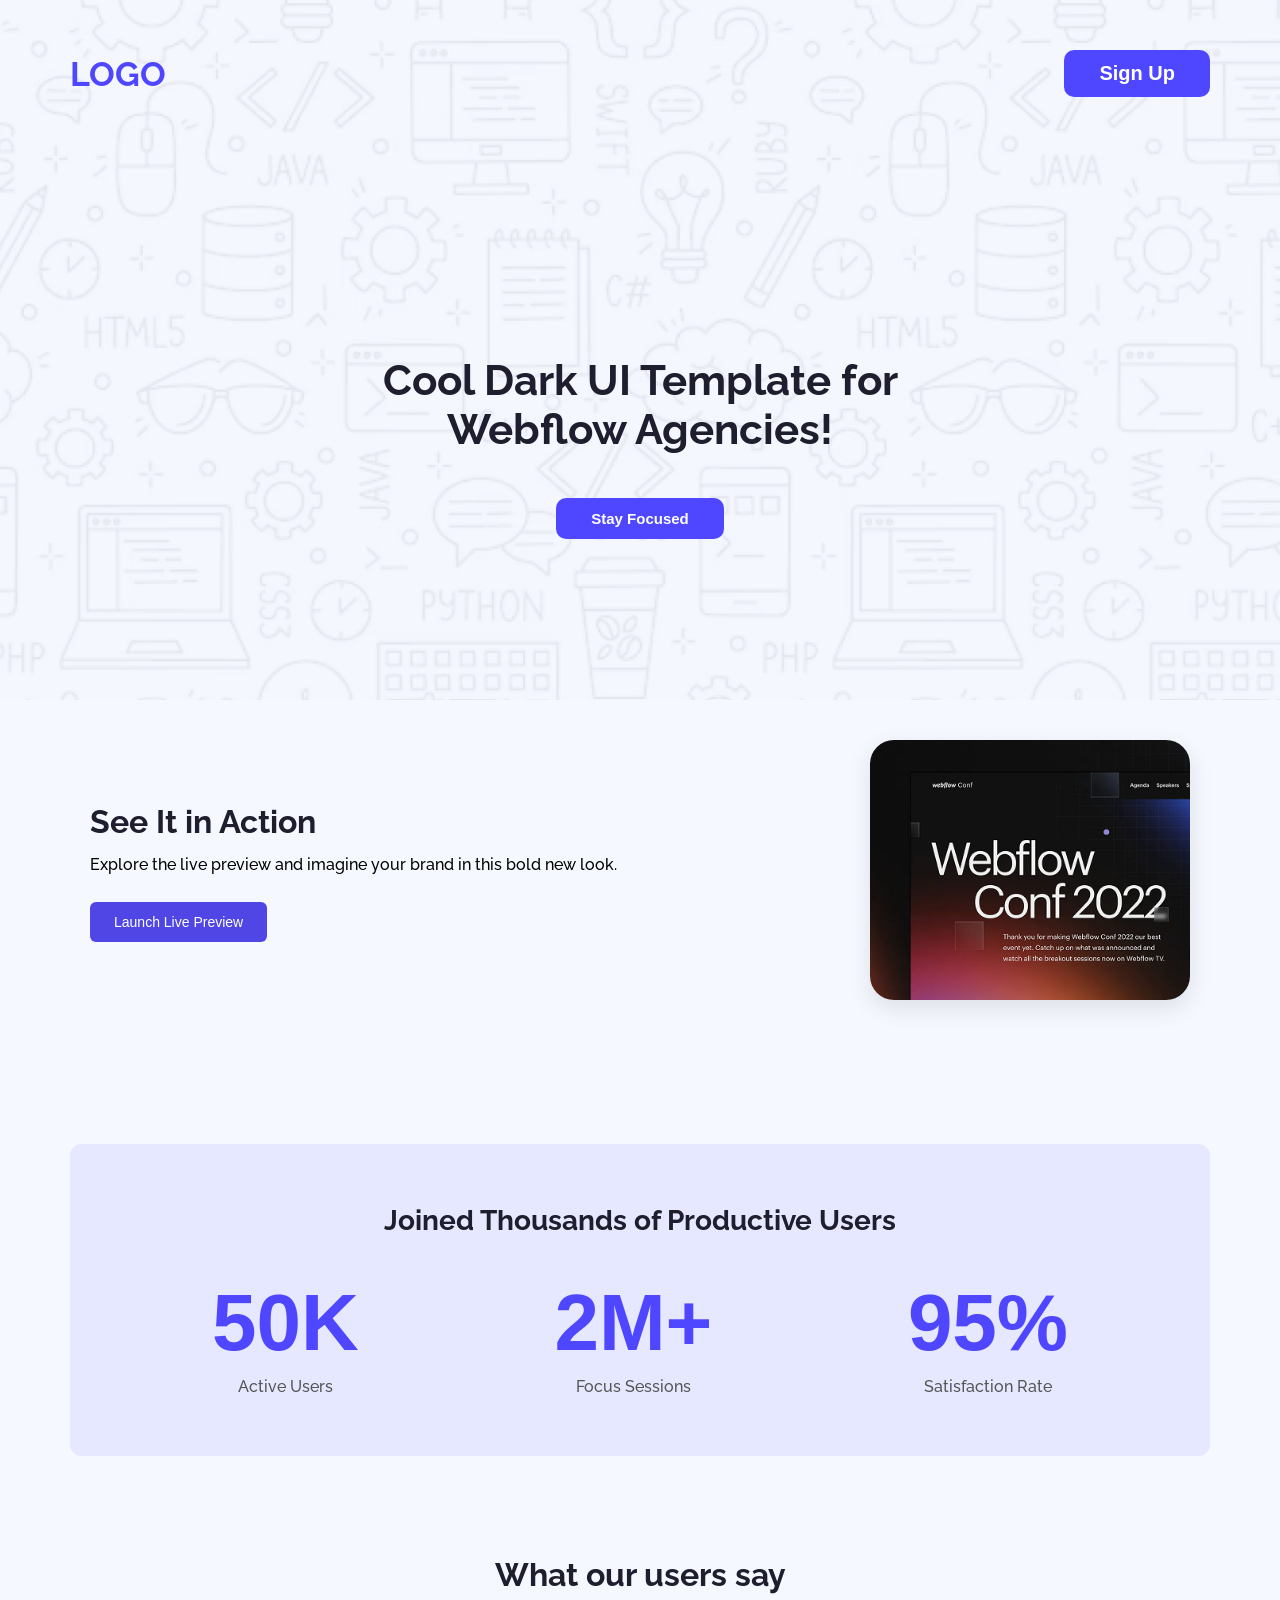
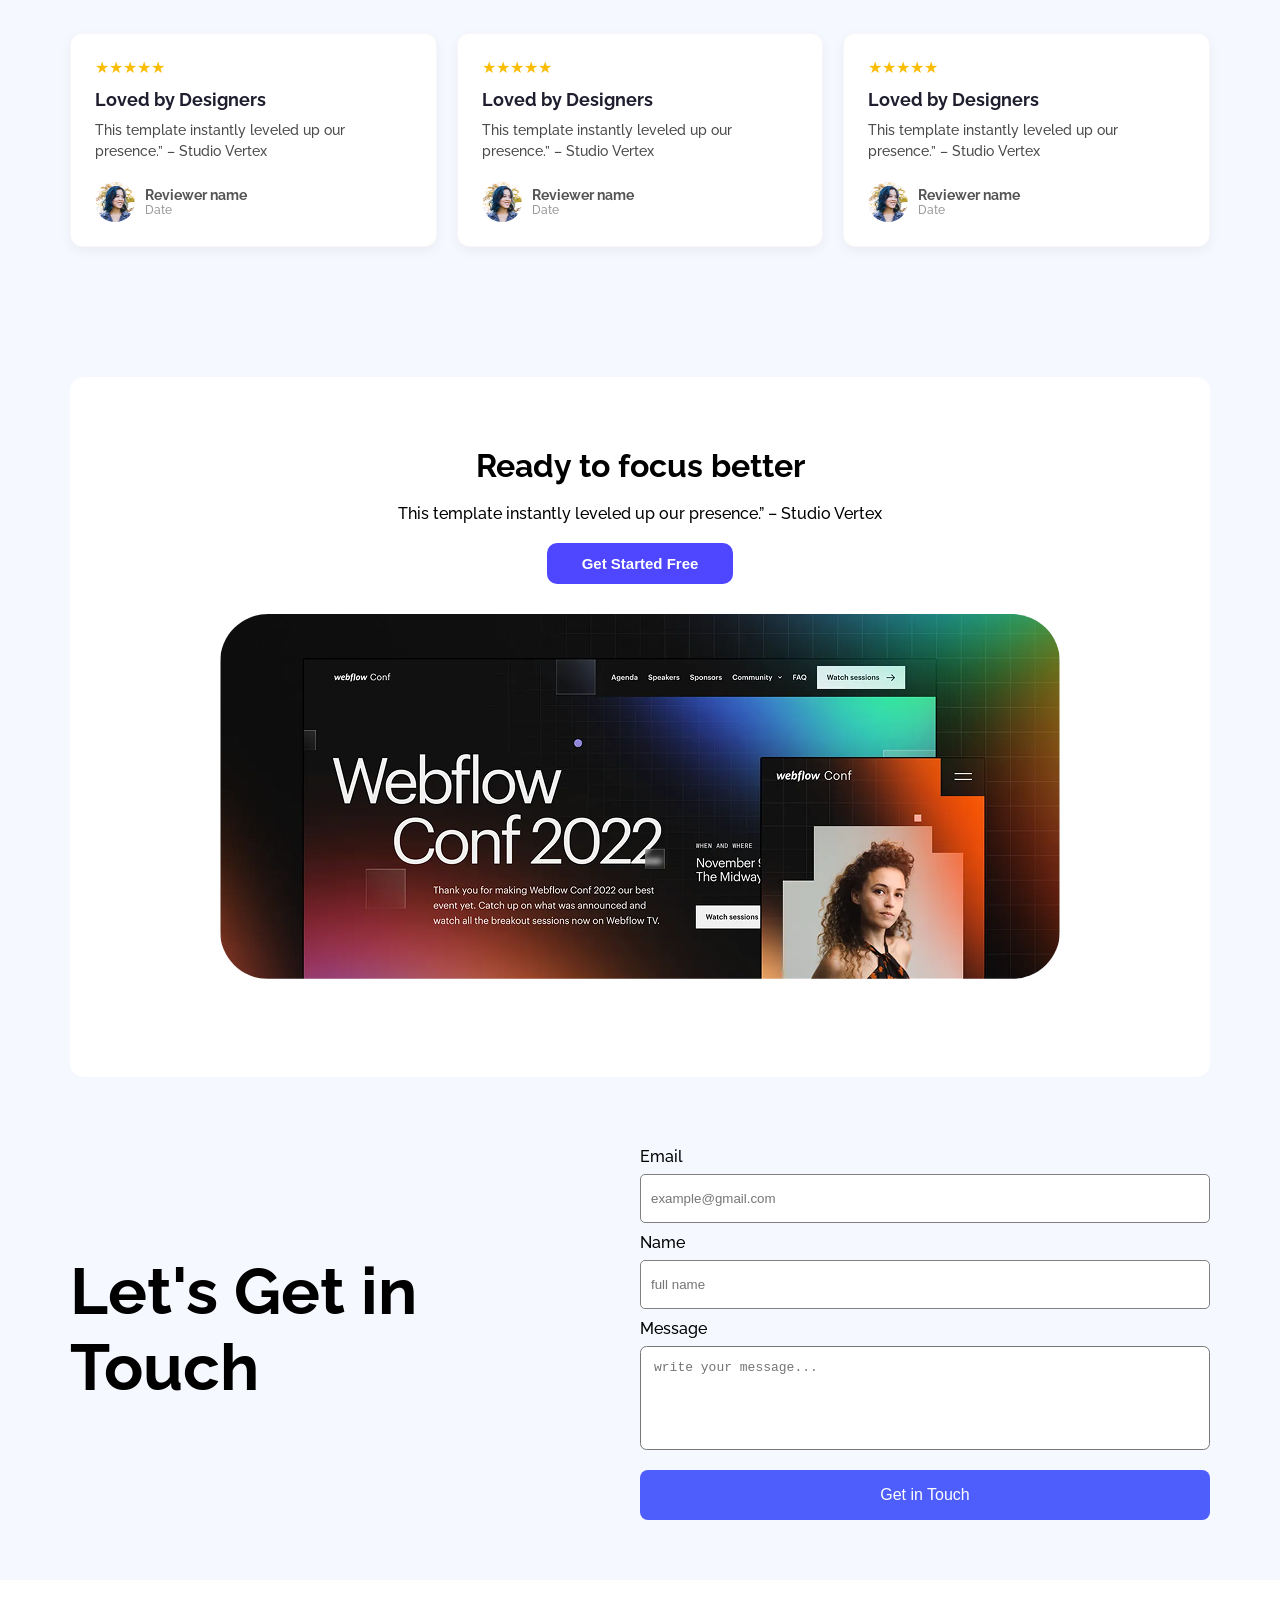
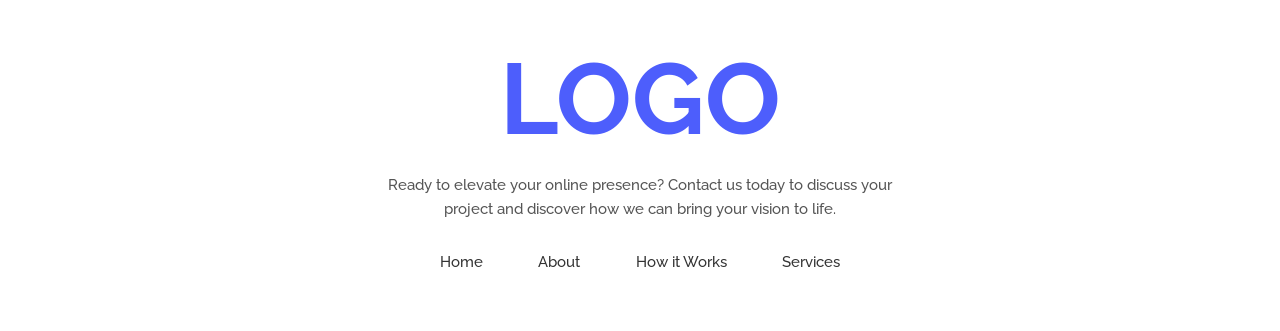
==== commit 2b5c4d7d: "image solution" ====
--- a/index.html
+++ b/index.html
@@ -1,140 +1,178 @@
 <!DOCTYPE html>
 <html lang="en">
-<head>
-  <meta charset="UTF-8" />
-  <meta name="viewport" content="width=device-width, initial-scale=1.0" />
-  <title>Document</title>
+  <head>
+    <meta charset="UTF-8" />
+    <meta name="viewport" content="width=device-width, initial-scale=1.0" />
+    <title>Document</title>
 
-  <!-- Fonts -->
-  <link rel="preconnect" href="https://fonts.googleapis.com" />
-  <link rel="preconnect" href="https://fonts.gstatic.com" crossorigin />
-  <link href="https://fonts.googleapis.com/css2?family=Merriweather&family=Open+Sans&family=Raleway&display=swap" rel="stylesheet" />
-  <link href="https://fonts.googleapis.com/css2?family=Inter&display=swap" rel="stylesheet" />
+    <!-- Fonts -->
+    <link rel="preconnect" href="https://fonts.googleapis.com" />
+    <link rel="preconnect" href="https://fonts.gstatic.com" crossorigin />
+    <link
+      href="https://fonts.googleapis.com/css2?family=Merriweather&family=Open+Sans&family=Raleway&display=swap"
+      rel="stylesheet"
+    />
+    <link
+      href="https://fonts.googleapis.com/css2?family=Inter&display=swap"
+      rel="stylesheet"
+    />
 
-  <!-- Styles -->
-  <link rel="stylesheet" href="styles/styles.css" />
-</head>
-<body class="raleway-normal bg-color">
-  
-  <!-- Header Section -->
-   <div class="hero-area">
+    <!-- Styles -->
+    <link rel="stylesheet" href="styles/styles.css" />
+  </head>
+  <body class="raleway-normal bg-color">
+    <!-- Header Section -->
+    <div class="hero-area">
       <nav class="navbar">
         <a class="logo" href="#">LOGO</a>
         <button class="signup button">Sign Up</button>
       </nav>
       <div class="banner">
         <div class="hero-wraper">
-          <h1 class="banner-head">Cool Dark UI Template for<br>Webflow Agencies!</h1>
+          <h1 class="banner-head">
+            Cool Dark UI Template for<br />Webflow Agencies!
+          </h1>
           <button class="button-stay">Stay Focused</button>
         </div>
       </div>
     </div>
 
-  <!-- Main Section -->
-  <main>
-    <!-- Section 1 -->
-    <div class="container">
-      <div class="text-content">
-        <h2>See It in Action</h2>
-        <p>Explore the live preview and imagine your brand in this bold new look.</p>
-        <button class="launch-button">Launch Live Preview</button>
+    <!-- Main Section -->
+    <main>
+      <!-- Section 1 -->
+      <div class="container">
+        <div class="text-content">
+          <h2>See It in Action</h2>
+          <p>
+            Explore the live preview and imagine your brand in this bold new
+            look.
+          </p>
+          <button class="launch-button">Launch Live Preview</button>
+        </div>
+        <div class="preview-image">
+          <img src="./Images/wc-mini.png" alt="Preview" />
+        </div>
       </div>
-      <div class="preview-image">
-        <img src="./Images/wc-mini.png" alt="Preview" />
-      </div>
-    </div>
 
-    <!-- Section 2 -->
-    <div class="container2">
-      <h2>What our users say</h2>
-      <div class="card-wrapper">
-        <!-- Cards (copy & paste 3x) -->
-        <div class="card">
-          <div class="stars">★★★★★</div>
-          <h3>Loved by Designers</h3>
-          <p>This template instantly leveled up our presence.” – Studio Vertex</p>
-          <div class="reviewer">
-            <img src="./Images/avatar.png" alt="Reviewer" />
-            <div class="reviewer-info">
-              <span class="name">Reviewer name</span>
-              <span class="date">Date</span>
+      <!-- join container  -->
+      <div class="join-container">
+        <div class="inner-container">
+          <h2>Joined Thousands of Productive Users</h2>
+          <div class="stats">
+            <div class="cart-item">
+              <h2>50K</h2>
+              <p>Active Users</p>
+            </div>
+            <div class="cart-item">
+              <h2>2M+</h2>
+              <p>Focus Sessions</p>
+            </div>
+            <div class="cart-item">
+              <h2>95%</h2>
+              <p>Satisfaction Rate</p>
             </div>
           </div>
         </div>
-        <div class="card">
-          <div class="stars">★★★★★</div>
-          <h3>Loved by Designers</h3>
-          <p>This template instantly leveled up our presence.” – Studio Vertex</p>
-          <div class="reviewer">
-            <img src="./Images/avatar.png" alt="Reviewer" />
-            <div class="reviewer-info">
-              <span class="name">Reviewer name</span>
-              <span class="date">Date</span>
+      </div>
+
+      <!-- Section 2 -->
+      <div class="container2">
+        <h2>What our users say</h2>
+        <div class="card-wrapper">
+          <!-- Cards (copy & paste 3x) -->
+          <div class="card">
+            <div class="stars">★★★★★</div>
+            <h3>Loved by Designers</h3>
+            <p>
+              This template instantly leveled up our presence.” – Studio Vertex
+            </p>
+            <div class="reviewer">
+              <img src="./Images/avatar.png" alt="Reviewer" />
+              <div class="reviewer-info">
+                <span class="name">Reviewer name</span>
+                <span class="date">Date</span>
+              </div>
+            </div>
+          </div>
+          <div class="card">
+            <div class="stars">★★★★★</div>
+            <h3>Loved by Designers</h3>
+            <p>
+              This template instantly leveled up our presence.” – Studio Vertex
+            </p>
+            <div class="reviewer">
+              <img src="./Images/avatar.png" alt="Reviewer" />
+              <div class="reviewer-info">
+                <span class="name">Reviewer name</span>
+                <span class="date">Date</span>
+              </div>
+            </div>
+          </div>
+          <div class="card">
+            <div class="stars">★★★★★</div>
+            <h3>Loved by Designers</h3>
+            <p>
+              This template instantly leveled up our presence.” – Studio Vertex
+            </p>
+            <div class="reviewer">
+              <img src="./Images/avatar.png" alt="Reviewer" />
+              <div class="reviewer-info">
+                <span class="name">Reviewer name</span>
+                <span class="date">Date</span>
+              </div>
             </div>
           </div>
         </div>
-        <div class="card">
-          <div class="stars">★★★★★</div>
-          <h3>Loved by Designers</h3>
-          <p>This template instantly leveled up our presence.” – Studio Vertex</p>
-          <div class="reviewer">
-            <img src="./Images/avatar.png" alt="Reviewer" />
-            <div class="reviewer-info">
-              <span class="name">Reviewer name</span>
-              <span class="date">Date</span>
-            </div>
-          </div>
+      </div>
+
+      <!-- Ready-to-focus Section -->
+      <div class="bg-color2">
+        <div class="banner-head2">
+          <h2 class="ready-head">Ready to focus better</h2>
+          <p>
+            This template instantly leveled up our presence.” – Studio Vertex
+          </p>
+          <button class="button-stay">Get Started Free</button>
         </div>
-        
+        <div class="img-big">
+          <img class="img-style" src="./Images/wc-big.png" alt="" />
+        </div>
       </div>
-    </div>
 
-    <!-- Ready-to-focus Section -->
-    <div class="bg-color2">
-      <div class="banner-head2">
-        <h2 class="ready-head">Ready to focus better</h2>
-        <p>This template instantly leveled up our presence.” – Studio Vertex</p>
-        <button class="button-stay">Get Started Free</button>
+      <!-- Form Section -->
+      <div class="form-container">
+        <div class="left">
+          <h1>Let's Get in<br />Touch</h1>
+        </div>
+        <div class="right">
+          <form>
+            <label>Email</label>
+            <input type="email" placeholder="example@gmail.com" />
+            <label>Name</label>
+            <input type="text" placeholder="full name" />
+            <label>Message</label>
+            <textarea placeholder="write your message..."></textarea>
+            <button type="submit">Get in Touch</button>
+          </form>
+        </div>
       </div>
-      <div class="img-big">
-        <img class="img-style" src="./Images/wc-big.png" alt="" />
+    </main>
+
+    <!-- Footer Section -->
+    <footer class="footer">
+      <div class="footer-container">
+        <h1 class="footer-logo">LOGO</h1>
+        <p class="description">
+          Ready to elevate your online presence? Contact us today to discuss
+          your project and discover how we can bring your vision to life.
+        </p>
+        <nav class="menu">
+          <a href="#">Home</a>
+          <a href="#">About</a>
+          <a href="#">How it Works</a>
+          <a href="#">Services</a>
+        </nav>
       </div>
-    </div>
-
-    <!-- Form Section -->
-    <div class="form-container">
-      <div class="left">
-        <h1>Let's Get in<br />Touch</h1>
-      </div>
-      <div class="right">
-        <form>
-          <label>Email</label>
-          <input type="email" placeholder="example@gmail.com" />
-          <label>Name</label>
-          <input type="text" placeholder="full name" />
-          <label>Message</label>
-          <textarea placeholder="write your message..."></textarea>
-          <button type="submit">Get in Touch</button>
-        </form>
-      </div>
-    </div>
-  </main>
-
-  <!-- Footer Section -->
-  <footer class="footer">
-    <div class="footer-container">
-      <h1 class="footer-logo">LOGO</h1>
-      <p class="description">
-        Ready to elevate your online presence? Contact us today to discuss your project and discover how we can bring your vision to life.
-      </p>
-      <nav class="menu">
-        <a href="#">Home</a>
-        <a href="#">About</a>
-        <a href="#">How it Works</a>
-        <a href="#">Services</a>
-      </nav>
-    </div>
-  </footer>
-
-</body>
+    </footer>
+  </body>
 </html>
--- a/styles/styles.css
+++ b/styles/styles.css
@@ -1,3 +1,46 @@
+
+.join-container {
+  width: 1140px;
+  background-color: #e6e8ff;
+  padding: 60px 0;
+  margin: 100px auto;
+  display: flex;
+  justify-content: center;
+  border-radius: 12px;
+}
+
+.inner-container {
+  width: 856px;
+  text-align: center;
+}
+
+.inner-container h2 {
+  font-size: 28px;
+  color: #1e1e2f;
+  font-weight: bold;
+  margin-bottom: 40px;
+}
+
+.stats {
+  display: flex;
+  justify-content: space-between;
+  gap: 20px;
+}
+
+.cart-item h2 {
+  font-size: 80px;
+  font-weight: bolder;
+  color: #4e47ff;
+  margin-bottom: 8px;
+  font-family:'Franklin Gothic Medium', 'Arial Narrow', Arial, sans-serif
+}
+
+.cart-item p {
+  font-size: 16px;
+  color: #555;
+}
+
+ 
  .raleway-normal {
       font-family: "Raleway", sans-serif;
       font-optical-sizing: auto;
@@ -29,7 +72,7 @@
 
     /* Header Section */
     .hero-area {
-      background-image: url("../Images/hero-bg.png");
+      background-image: url("../Images/Hero-bg.png");
       background-position: center;
       background-size: cover;
       height: 700px;
@@ -323,7 +366,7 @@
 }
 
 .footer-logo {
-  font-size: 48px;
+  font-size: 100px;
   font-weight: bold;
   color: #4d5efc;
   margin-bottom: 16px;
